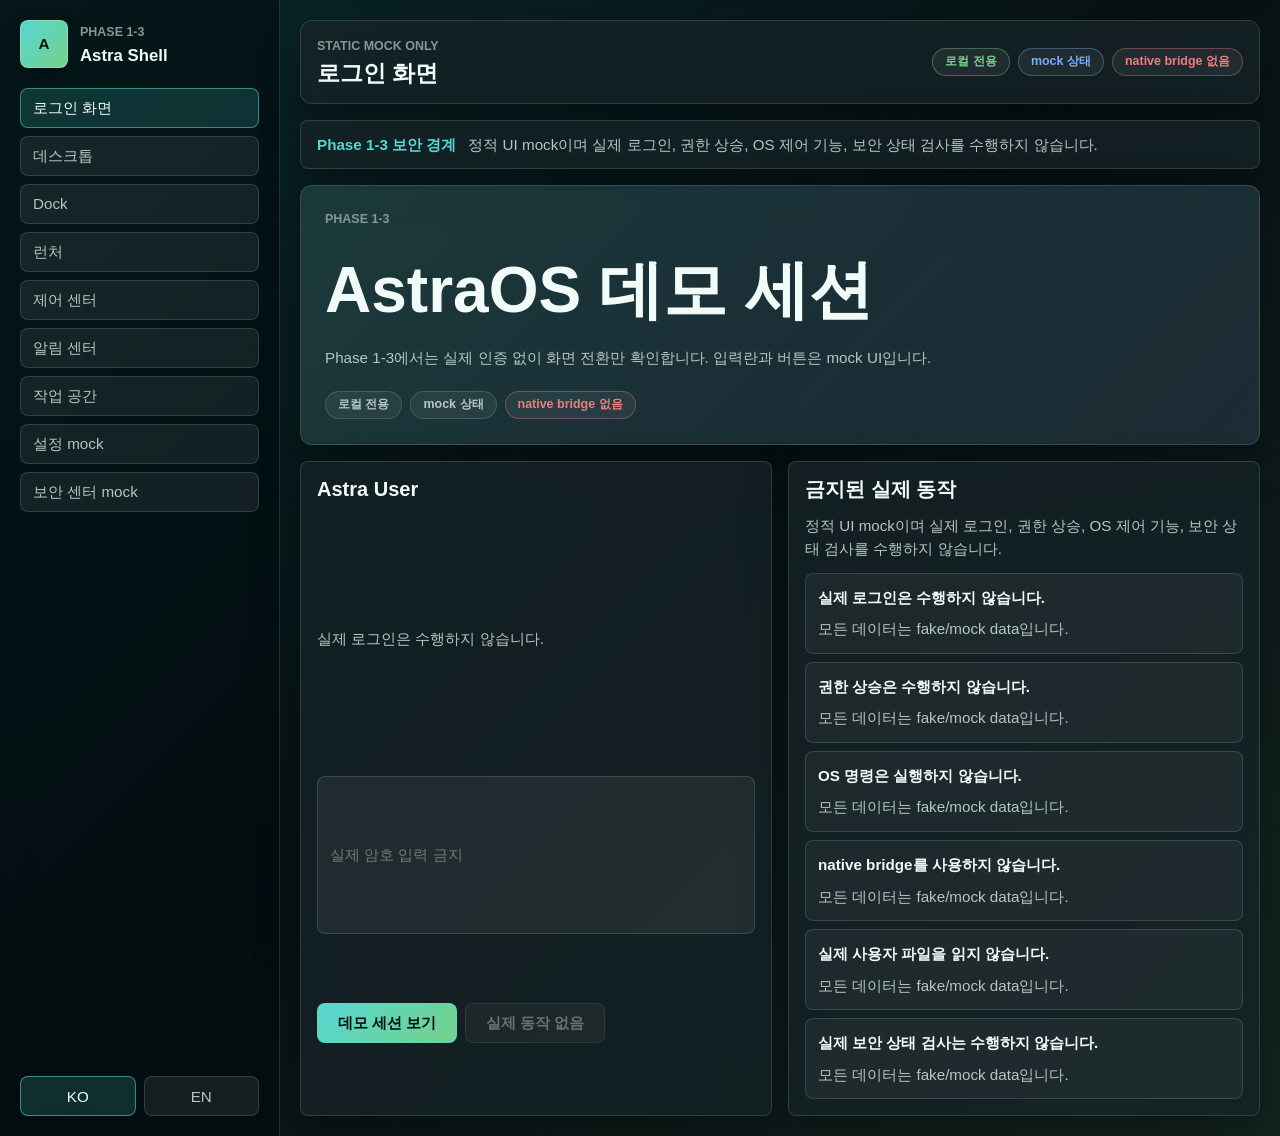
==== prototypes/astra-shell/static-mock/index.html @ 90c70a20 "Add Astra Shell static mock scaffold" ====
<!doctype html>
<html lang="ko">
  <head>
    <meta charset="utf-8">
    <meta name="viewport" content="width=device-width, initial-scale=1">
    <meta
      http-equiv="Content-Security-Policy"
      content="default-src 'self'; connect-src 'none'; img-src 'self'; script-src 'self'; style-src 'self'; font-src 'self'; object-src 'none'; base-uri 'none'; form-action 'none'; frame-ancestors 'none'"
    >
    <meta name="referrer" content="no-referrer">
    <title>Astra Shell Static Mock</title>
    <link rel="stylesheet" href="./styles/tokens.css">
    <link rel="stylesheet" href="./styles/app.css">
    <script defer src="./scripts/mock-data.js"></script>
    <script defer src="./scripts/app.js"></script>
  </head>
  <body>
    <noscript>
      Astra Shell static mock requires JavaScript for local-only screen switching. No OS command, native bridge, or network request is used.
    </noscript>

    <div class="app-shell" id="app" data-route="/login">
      <aside class="route-rail" aria-label="Astra Shell static mock routes">
        <div class="brand-block">
          <div class="brand-mark" aria-hidden="true">A</div>
          <div>
            <p class="eyebrow" data-i18n="app.phase">Phase 1-3</p>
            <h1 data-i18n="app.name">Astra Shell</h1>
          </div>
        </div>

        <nav class="route-list" aria-label="Screen route mock navigation">
          <button class="route-button" type="button" data-route="/login" data-i18n="route.login.title">로그인</button>
          <button class="route-button" type="button" data-route="/desktop" data-i18n="route.desktop.title">데스크톱</button>
          <button class="route-button" type="button" data-route="/dock" data-i18n="route.dock.title">Dock</button>
          <button class="route-button" type="button" data-route="/launcher" data-i18n="route.launcher.title">런처</button>
          <button class="route-button" type="button" data-route="/control-center" data-i18n="route.controlCenter.title">제어 센터</button>
          <button class="route-button" type="button" data-route="/notifications" data-i18n="route.notifications.title">알림 센터</button>
          <button class="route-button" type="button" data-route="/workspaces" data-i18n="route.workspaces.title">작업 공간</button>
          <button class="route-button" type="button" data-route="/settings" data-i18n="route.settings.title">설정 mock</button>
          <button class="route-button" type="button" data-route="/security-center" data-i18n="route.securityCenter.title">보안 센터 mock</button>
        </nav>

        <div class="language-switcher" role="group" aria-label="Language mock switcher">
          <button class="compact-button" type="button" data-locale="ko">KO</button>
          <button class="compact-button" type="button" data-locale="en">EN</button>
        </div>
      </aside>

      <main class="shell-stage">
        <header class="top-bar">
          <div>
            <p class="eyebrow" id="route-eyebrow">Static mock only</p>
            <h2 id="route-title">Astra Shell</h2>
          </div>
          <div class="status-cluster" aria-label="Mock shell status">
            <span class="status-pill status-local" data-i18n="status.localOnly">로컬 전용</span>
            <span class="status-pill status-mock" data-i18n="status.mockOnly">mock 상태</span>
            <span class="status-pill status-disabled" data-i18n="status.noBridge">native bridge 없음</span>
          </div>
        </header>

        <section class="safety-banner" aria-label="Phase 1-3 safety boundary">
          <strong data-i18n="security.boundaryTitle">Phase 1-3 보안 경계</strong>
          <span data-i18n="security.boundaryBody">정적 UI mock이며 실제 로그인, 권한 상승, OS 제어 기능, 보안 상태 검사를 수행하지 않습니다.</span>
        </section>

        <section class="screen-root" id="screen-root" aria-live="polite"></section>
      </main>

      <div class="toast-region" id="toast-root" aria-live="polite" aria-atomic="true"></div>
    </div>
  </body>
</html>
---- prototypes/astra-shell/static-mock/styles/tokens.css ----
:root {
  color-scheme: dark;

  --color-surface-base: #071113;
  --color-surface-elevated: rgba(16, 28, 31, 0.86);
  --color-surface-panel: rgba(22, 35, 39, 0.78);
  --color-surface-panel-strong: rgba(31, 45, 48, 0.94);
  --color-surface-control: rgba(255, 255, 255, 0.07);
  --color-surface-control-hover: rgba(255, 255, 255, 0.12);
  --color-border-subtle: rgba(210, 244, 238, 0.15);
  --color-border-strong: rgba(210, 244, 238, 0.28);

  --color-text-primary: #f1fbf8;
  --color-text-secondary: #b5c7c2;
  --color-text-muted: #849893;
  --color-text-disabled: #65746f;

  --color-accent-primary: #55d7d2;
  --color-accent-secondary: #77aefb;
  --color-accent-soft: rgba(85, 215, 210, 0.16);
  --color-safe: #75d18a;
  --color-warn: #edc969;
  --color-blocked: #ed7d7d;
  --color-info: #77aefb;

  --space-1: 4px;
  --space-2: 8px;
  --space-3: 12px;
  --space-4: 16px;
  --space-5: 20px;
  --space-6: 24px;
  --space-8: 32px;

  --radius-control: 8px;
  --radius-card: 8px;
  --radius-panel: 12px;
  --radius-round: 999px;

  --shadow-panel: 0 18px 42px rgba(0, 0, 0, 0.34);
  --shadow-control: 0 8px 18px rgba(0, 0, 0, 0.22);
  --blur-panel: blur(18px);

  --font-sans: Inter, "Segoe UI", Roboto, "Noto Sans KR", Arial, sans-serif;
  --font-size-label: 0.78rem;
  --font-size-body: 0.95rem;
  --font-size-title: 1.25rem;
  --font-size-display: clamp(2rem, 5vw, 4rem);
  --line-height-tight: 1.16;
  --line-height-body: 1.55;

  --motion-fast: 150ms;
  --motion-default: 180ms;
  --motion-slow-max: 220ms;
  --motion-ease: cubic-bezier(0.2, 0.8, 0.2, 1);
}

@media (prefers-reduced-motion: reduce) {
  :root {
    --motion-fast: 0ms;
    --motion-default: 0ms;
    --motion-slow-max: 0ms;
    --blur-panel: blur(0);
  }
}

.low-resource-mode {
  --color-surface-panel: rgba(22, 35, 39, 0.96);
  --shadow-panel: 0 8px 20px rgba(0, 0, 0, 0.28);
  --blur-panel: blur(0);
}
---- prototypes/astra-shell/static-mock/styles/app.css ----
* {
  box-sizing: border-box;
}

html {
  min-height: 100%;
  background: var(--color-surface-base);
}

body {
  min-height: 100vh;
  margin: 0;
  overflow-x: hidden;
  color: var(--color-text-primary);
  font-family: var(--font-sans);
  font-size: var(--font-size-body);
  line-height: var(--line-height-body);
  letter-spacing: 0;
  background:
    linear-gradient(135deg, rgba(10, 52, 54, 0.66), rgba(7, 17, 19, 0.92) 48%, rgba(22, 41, 34, 0.82)),
    var(--color-surface-base);
}

button,
input {
  font: inherit;
}

button {
  color: inherit;
}

button:focus-visible,
input:focus-visible {
  outline: 2px solid var(--color-accent-primary);
  outline-offset: 3px;
}

noscript {
  display: block;
  padding: var(--space-4);
  color: var(--color-text-primary);
  background: #2e1919;
}

.app-shell {
  display: grid;
  grid-template-columns: minmax(220px, 280px) minmax(0, 1fr);
  min-height: 100vh;
}

.route-rail {
  display: flex;
  flex-direction: column;
  gap: var(--space-5);
  min-height: 100vh;
  padding: var(--space-5);
  border-right: 1px solid var(--color-border-subtle);
  background: rgba(3, 12, 14, 0.58);
  backdrop-filter: var(--blur-panel);
}

.brand-block {
  display: grid;
  grid-template-columns: 48px minmax(0, 1fr);
  gap: var(--space-3);
  align-items: center;
}

.brand-mark {
  display: grid;
  width: 48px;
  height: 48px;
  place-items: center;
  border: 1px solid var(--color-border-strong);
  border-radius: var(--radius-card);
  color: var(--color-surface-base);
  font-weight: 800;
  background: linear-gradient(135deg, var(--color-accent-primary), var(--color-safe));
  box-shadow: var(--shadow-control);
}

.brand-block h1,
.top-bar h2,
.screen-title,
.panel-title {
  margin: 0;
  line-height: var(--line-height-tight);
  letter-spacing: 0;
}

.brand-block h1 {
  font-size: 1.05rem;
}

.eyebrow {
  margin: 0 0 var(--space-1);
  color: var(--color-text-muted);
  font-size: var(--font-size-label);
  font-weight: 700;
  letter-spacing: 0;
  text-transform: uppercase;
}

.route-list {
  display: grid;
  gap: var(--space-2);
}

.route-button,
.compact-button,
.action-button,
.dock-button,
.toggle-button,
.workspace-card {
  min-height: 40px;
  border: 1px solid var(--color-border-subtle);
  border-radius: var(--radius-control);
  color: var(--color-text-secondary);
  background: var(--color-surface-control);
  transition:
    border-color var(--motion-fast) var(--motion-ease),
    background var(--motion-fast) var(--motion-ease),
    color var(--motion-fast) var(--motion-ease),
    transform var(--motion-fast) var(--motion-ease);
}

.route-button {
  width: 100%;
  padding: 0 var(--space-3);
  text-align: left;
}

.route-button:hover,
.compact-button:hover,
.action-button:hover,
.dock-button:hover,
.toggle-button:hover,
.workspace-card:hover {
  border-color: var(--color-border-strong);
  color: var(--color-text-primary);
  background: var(--color-surface-control-hover);
}

.route-button.is-active,
.compact-button.is-active,
.toggle-button.is-active,
.workspace-card.is-active {
  border-color: rgba(85, 215, 210, 0.55);
  color: var(--color-text-primary);
  background: var(--color-accent-soft);
}

.language-switcher {
  display: grid;
  grid-template-columns: 1fr 1fr;
  gap: var(--space-2);
  margin-top: auto;
}

.compact-button {
  padding: 0 var(--space-2);
}

.shell-stage {
  display: grid;
  grid-template-rows: auto auto 1fr;
  gap: var(--space-4);
  min-width: 0;
  padding: var(--space-5);
}

.top-bar,
.safety-banner,
.panel,
.screen-hero,
.mock-window {
  border: 1px solid var(--color-border-subtle);
  background: var(--color-surface-panel);
  backdrop-filter: var(--blur-panel);
  box-shadow: var(--shadow-panel);
}

.top-bar {
  display: flex;
  align-items: center;
  justify-content: space-between;
  gap: var(--space-4);
  min-height: 76px;
  padding: var(--space-4);
  border-radius: var(--radius-panel);
}

.status-cluster,
.tag-row,
.action-row,
.dock-preview,
.metric-row {
  display: flex;
  flex-wrap: wrap;
  gap: var(--space-2);
  align-items: center;
}

.status-pill,
.tag {
  display: inline-flex;
  align-items: center;
  min-height: 28px;
  padding: 0 var(--space-3);
  border: 1px solid var(--color-border-subtle);
  border-radius: var(--radius-round);
  color: var(--color-text-secondary);
  font-size: var(--font-size-label);
  font-weight: 700;
  background: rgba(255, 255, 255, 0.06);
}

.status-local {
  border-color: rgba(117, 209, 138, 0.38);
  color: var(--color-safe);
}

.status-mock {
  border-color: rgba(119, 174, 251, 0.38);
  color: var(--color-info);
}

.status-disabled,
.tag-danger {
  border-color: rgba(237, 125, 125, 0.38);
  color: var(--color-blocked);
}

.tag-warn {
  border-color: rgba(237, 201, 105, 0.38);
  color: var(--color-warn);
}

.safety-banner {
  display: flex;
  gap: var(--space-3);
  align-items: flex-start;
  padding: var(--space-3) var(--space-4);
  border-radius: var(--radius-card);
  color: var(--color-text-secondary);
}

.safety-banner strong {
  flex: 0 0 auto;
  color: var(--color-accent-primary);
}

.screen-root {
  min-height: 0;
}

.screen {
  display: grid;
  gap: var(--space-4);
  animation: screen-in var(--motion-default) var(--motion-ease);
}

.screen-hero {
  display: grid;
  gap: var(--space-4);
  min-height: 260px;
  padding: var(--space-6);
  border-radius: var(--radius-panel);
  background:
    linear-gradient(135deg, rgba(85, 215, 210, 0.13), rgba(119, 174, 251, 0.08)),
    var(--color-surface-panel);
}

.screen-title {
  max-width: 920px;
  font-size: var(--font-size-display);
}

.screen-description {
  max-width: 760px;
  margin: 0;
  color: var(--color-text-secondary);
}

.grid-two,
.grid-three {
  display: grid;
  gap: var(--space-4);
}

.grid-two {
  grid-template-columns: repeat(2, minmax(0, 1fr));
}

.grid-three {
  grid-template-columns: repeat(3, minmax(0, 1fr));
}

.panel,
.mock-window {
  display: grid;
  gap: var(--space-3);
  padding: var(--space-4);
  border-radius: var(--radius-card);
}

.panel-title {
  font-size: var(--font-size-title);
}

.panel-copy,
.list-copy,
.form-note {
  margin: 0;
  color: var(--color-text-secondary);
}

.action-button {
  min-width: 140px;
  padding: 0 var(--space-4);
  font-weight: 700;
}

.action-button.primary {
  border-color: rgba(85, 215, 210, 0.48);
  color: #031315;
  background: linear-gradient(135deg, var(--color-accent-primary), var(--color-safe));
}

.action-button[disabled],
.dock-button[disabled],
.toggle-button[disabled] {
  cursor: not-allowed;
  color: var(--color-text-disabled);
  border-color: rgba(255, 255, 255, 0.08);
  background: rgba(255, 255, 255, 0.04);
}

.mock-input {
  width: 100%;
  min-height: 44px;
  padding: 0 var(--space-3);
  border: 1px solid var(--color-border-subtle);
  border-radius: var(--radius-control);
  color: var(--color-text-muted);
  background: rgba(255, 255, 255, 0.06);
}

.mock-list {
  display: grid;
  gap: var(--space-2);
  margin: 0;
  padding: 0;
  list-style: none;
}

.mock-list-item {
  display: grid;
  gap: var(--space-2);
  padding: var(--space-3);
  border: 1px solid var(--color-border-subtle);
  border-radius: var(--radius-card);
  background: rgba(255, 255, 255, 0.045);
}

.list-title {
  margin: 0;
  font-weight: 800;
}

.dock-preview {
  padding: var(--space-3);
  border: 1px solid var(--color-border-subtle);
  border-radius: var(--radius-panel);
  background: rgba(0, 0, 0, 0.22);
}

.dock-button {
  display: grid;
  width: 72px;
  min-height: 72px;
  place-items: center;
  padding: var(--space-2);
  text-align: center;
  font-size: var(--font-size-label);
  font-weight: 800;
}

.toggle-grid {
  display: grid;
  grid-template-columns: repeat(2, minmax(0, 1fr));
  gap: var(--space-3);
}

.toggle-button {
  display: grid;
  gap: var(--space-1);
  min-height: 78px;
  padding: var(--space-3);
  text-align: left;
}

.toggle-button span {
  color: var(--color-text-muted);
  font-size: var(--font-size-label);
}

.range-row {
  display: grid;
  gap: var(--space-2);
}

.range-row input {
  width: 100%;
}

.workspace-grid {
  display: grid;
  grid-template-columns: repeat(3, minmax(0, 1fr));
  gap: var(--space-4);
}

.workspace-card {
  display: grid;
  gap: var(--space-3);
  min-height: 150px;
  padding: var(--space-4);
  text-align: left;
}

.workspace-preview {
  display: grid;
  grid-template-columns: 1.2fr 0.8fr;
  gap: var(--space-2);
  min-height: 74px;
}

.workspace-preview span {
  border-radius: var(--radius-control);
  background: rgba(85, 215, 210, 0.13);
}

.workspace-preview span:nth-child(2) {
  background: rgba(119, 174, 251, 0.13);
}

.toast-region {
  position: fixed;
  right: var(--space-4);
  bottom: var(--space-4);
  z-index: 10;
  display: grid;
  gap: var(--space-2);
  width: min(360px, calc(100vw - 32px));
  pointer-events: none;
}

.toast {
  padding: var(--space-3) var(--space-4);
  border: 1px solid var(--color-border-strong);
  border-radius: var(--radius-card);
  color: var(--color-text-primary);
  background: var(--color-surface-panel-strong);
  box-shadow: var(--shadow-panel);
}

.empty-state {
  padding: var(--space-4);
  border: 1px dashed var(--color-border-subtle);
  border-radius: var(--radius-card);
  color: var(--color-text-secondary);
}

@keyframes screen-in {
  from {
    opacity: 0;
    transform: translateY(8px);
  }

  to {
    opacity: 1;
    transform: translateY(0);
  }
}

@media (max-width: 1100px) {
  .app-shell {
    grid-template-columns: 1fr;
  }

  .route-rail {
    min-height: auto;
    border-right: 0;
    border-bottom: 1px solid var(--color-border-subtle);
  }

  .route-list {
    grid-template-columns: repeat(3, minmax(0, 1fr));
  }

  .language-switcher {
    max-width: 220px;
    margin-top: 0;
  }
}

@media (max-width: 760px) {
  .shell-stage,
  .route-rail {
    padding: var(--space-3);
  }

  .top-bar,
  .safety-banner {
    align-items: stretch;
    flex-direction: column;
  }

  .route-list,
  .grid-two,
  .grid-three,
  .toggle-grid,
  .workspace-grid {
    grid-template-columns: 1fr;
  }

  .screen-hero {
    min-height: auto;
    padding: var(--space-4);
  }

  .dock-button {
    width: calc(50% - var(--space-2));
  }
}
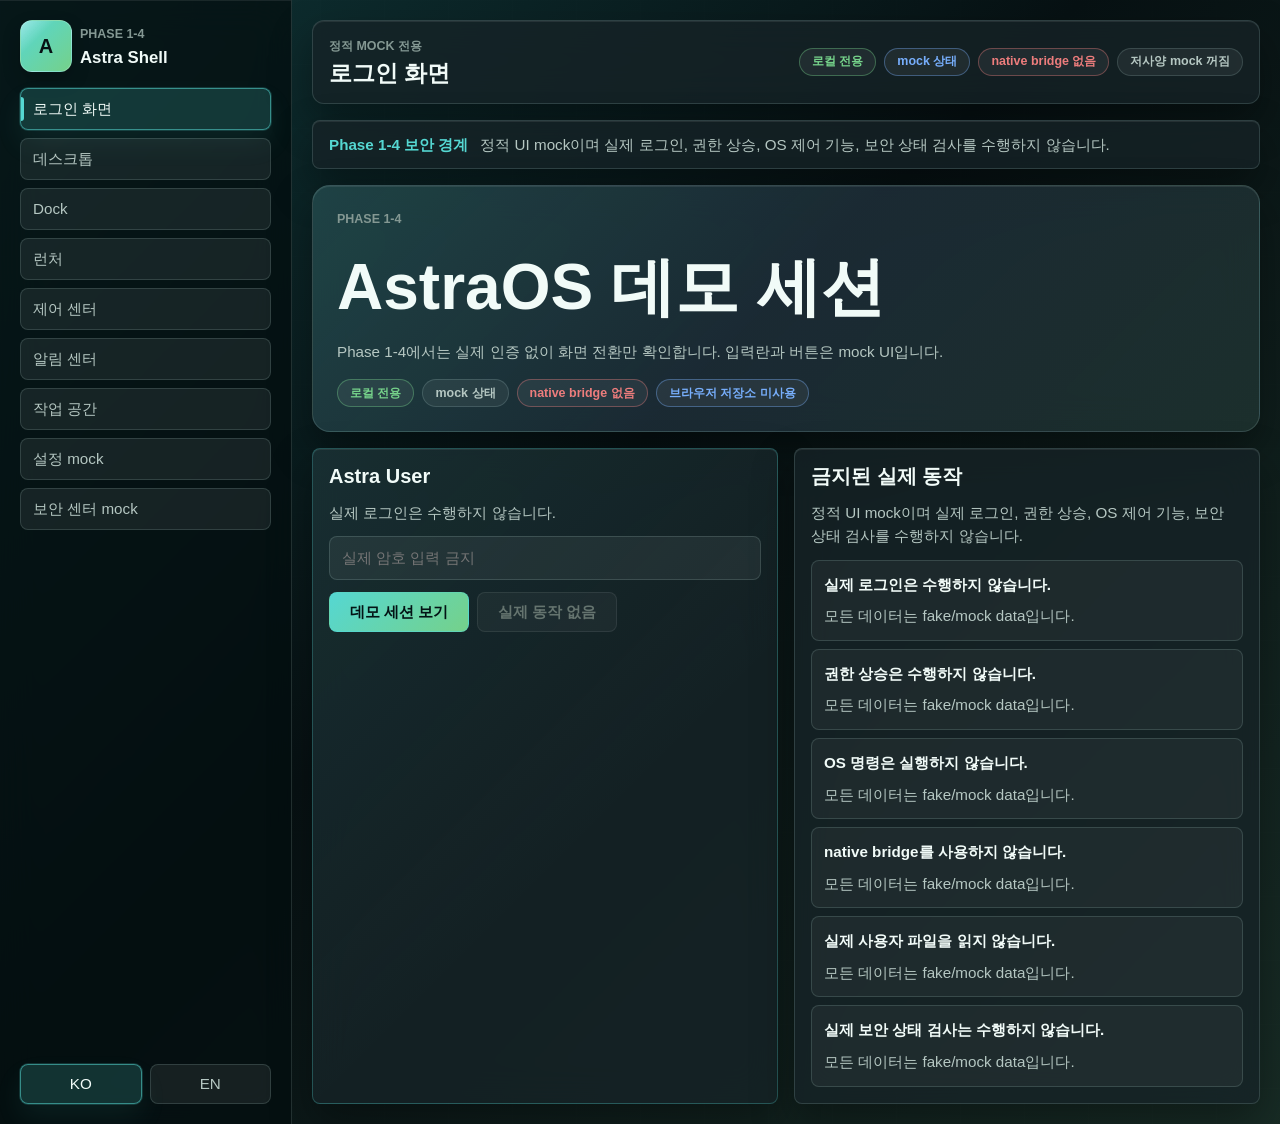
==== commit 853be946: "Polish Astra Shell static mock UI and accessibility" ====
--- a/prototypes/astra-shell/static-mock/index.html
+++ b/prototypes/astra-shell/static-mock/index.html
@@ -15,21 +15,24 @@
     <script defer src="./scripts/app.js"></script>
   </head>
   <body>
+    <a class="skip-link" href="#main-content" data-i18n="action.skipToContent">본문으로 이동</a>
+
     <noscript>
       Astra Shell static mock requires JavaScript for local-only screen switching. No OS command, native bridge, or network request is used.
     </noscript>
 
-    <div class="app-shell" id="app" data-route="/login">
-      <aside class="route-rail" aria-label="Astra Shell static mock routes">
+    <div class="app-shell" id="app" data-route="/login" data-phase="1-4">
+      <aside class="route-rail" aria-labelledby="route-nav-title">
         <div class="brand-block">
           <div class="brand-mark" aria-hidden="true">A</div>
           <div>
-            <p class="eyebrow" data-i18n="app.phase">Phase 1-3</p>
+            <p class="eyebrow" data-i18n="app.phase">Phase 1-4</p>
             <h1 data-i18n="app.name">Astra Shell</h1>
           </div>
         </div>
 
-        <nav class="route-list" aria-label="Screen route mock navigation">
+        <h2 class="visually-hidden" id="route-nav-title" data-i18n="nav.screens">화면 이동</h2>
+        <nav class="route-list" id="route-list" aria-labelledby="route-nav-title">
           <button class="route-button" type="button" data-route="/login" data-i18n="route.login.title">로그인</button>
           <button class="route-button" type="button" data-route="/desktop" data-i18n="route.desktop.title">데스크톱</button>
           <button class="route-button" type="button" data-route="/dock" data-i18n="route.dock.title">Dock</button>
@@ -41,13 +44,14 @@
           <button class="route-button" type="button" data-route="/security-center" data-i18n="route.securityCenter.title">보안 센터 mock</button>
         </nav>
 
-        <div class="language-switcher" role="group" aria-label="Language mock switcher">
+        <div class="language-switcher" role="group" aria-labelledby="language-switcher-title">
+          <span class="visually-hidden" id="language-switcher-title" data-i18n="nav.language">언어 mock 전환</span>
           <button class="compact-button" type="button" data-locale="ko">KO</button>
           <button class="compact-button" type="button" data-locale="en">EN</button>
         </div>
       </aside>
 
-      <main class="shell-stage">
+      <main class="shell-stage" id="main-content" tabindex="-1">
         <header class="top-bar">
           <div>
             <p class="eyebrow" id="route-eyebrow">Static mock only</p>
@@ -57,15 +61,25 @@
             <span class="status-pill status-local" data-i18n="status.localOnly">로컬 전용</span>
             <span class="status-pill status-mock" data-i18n="status.mockOnly">mock 상태</span>
             <span class="status-pill status-disabled" data-i18n="status.noBridge">native bridge 없음</span>
+            <button
+              class="status-pill status-button"
+              id="low-resource-toggle"
+              type="button"
+              data-action="toggle-setting"
+              data-setting-key="lowResourceMode"
+              aria-pressed="false"
+            >
+              Low resource mock off
+            </button>
           </div>
         </header>
 
-        <section class="safety-banner" aria-label="Phase 1-3 safety boundary">
-          <strong data-i18n="security.boundaryTitle">Phase 1-3 보안 경계</strong>
+        <section class="safety-banner" aria-label="Phase 1-4 safety boundary">
+          <strong data-i18n="security.boundaryTitle">Phase 1-4 보안 경계</strong>
           <span data-i18n="security.boundaryBody">정적 UI mock이며 실제 로그인, 권한 상승, OS 제어 기능, 보안 상태 검사를 수행하지 않습니다.</span>
         </section>
 
-        <section class="screen-root" id="screen-root" aria-live="polite"></section>
+        <section class="screen-root" id="screen-root" aria-live="polite" tabindex="-1"></section>
       </main>
 
       <div class="toast-region" id="toast-root" aria-live="polite" aria-atomic="true"></div>
--- a/prototypes/astra-shell/static-mock/styles/tokens.css
+++ b/prototypes/astra-shell/static-mock/styles/tokens.css
@@ -2,13 +2,17 @@
   color-scheme: dark;
 
   --color-surface-base: #071113;
+  --color-surface-base-deep: #03090a;
+  --color-surface-rail: rgba(4, 15, 17, 0.76);
   --color-surface-elevated: rgba(16, 28, 31, 0.86);
   --color-surface-panel: rgba(22, 35, 39, 0.78);
   --color-surface-panel-strong: rgba(31, 45, 48, 0.94);
   --color-surface-control: rgba(255, 255, 255, 0.07);
   --color-surface-control-hover: rgba(255, 255, 255, 0.12);
+  --color-surface-control-active: rgba(85, 215, 210, 0.18);
   --color-border-subtle: rgba(210, 244, 238, 0.15);
   --color-border-strong: rgba(210, 244, 238, 0.28);
+  --color-border-focus: rgba(85, 215, 210, 0.9);
 
   --color-text-primary: #f1fbf8;
   --color-text-secondary: #b5c7c2;
@@ -22,6 +26,10 @@
   --color-warn: #edc969;
   --color-blocked: #ed7d7d;
   --color-info: #77aefb;
+  --color-safe-soft: rgba(117, 209, 138, 0.16);
+  --color-warn-soft: rgba(237, 201, 105, 0.16);
+  --color-blocked-soft: rgba(237, 125, 125, 0.14);
+  --color-info-soft: rgba(119, 174, 251, 0.15);
 
   --space-1: 4px;
   --space-2: 8px;
@@ -34,11 +42,15 @@
   --radius-control: 8px;
   --radius-card: 8px;
   --radius-panel: 12px;
+  --radius-shell: 18px;
   --radius-round: 999px;
 
   --shadow-panel: 0 18px 42px rgba(0, 0, 0, 0.34);
+  --shadow-panel-strong: 0 24px 64px rgba(0, 0, 0, 0.42);
   --shadow-control: 0 8px 18px rgba(0, 0, 0, 0.22);
+  --shadow-active: 0 0 0 1px rgba(85, 215, 210, 0.18), 0 14px 28px rgba(85, 215, 210, 0.08);
   --blur-panel: blur(18px);
+  --glass-highlight: inset 0 1px 0 rgba(255, 255, 255, 0.08);
 
   --font-sans: Inter, "Segoe UI", Roboto, "Noto Sans KR", Arial, sans-serif;
   --font-size-label: 0.78rem;
@@ -64,7 +76,11 @@
 }
 
 .low-resource-mode {
-  --color-surface-panel: rgba(22, 35, 39, 0.96);
+  --color-surface-panel: rgba(22, 35, 39, 0.97);
+  --color-surface-rail: rgba(4, 15, 17, 0.98);
+  --color-surface-control: rgba(255, 255, 255, 0.09);
   --shadow-panel: 0 8px 20px rgba(0, 0, 0, 0.28);
+  --shadow-panel-strong: 0 10px 28px rgba(0, 0, 0, 0.32);
+  --shadow-active: 0 0 0 1px rgba(85, 215, 210, 0.2);
   --blur-panel: blur(0);
 }
--- a/prototypes/astra-shell/static-mock/styles/app.css
+++ b/prototypes/astra-shell/static-mock/styles/app.css
@@ -17,8 +17,11 @@
   line-height: var(--line-height-body);
   letter-spacing: 0;
   background:
-    linear-gradient(135deg, rgba(10, 52, 54, 0.66), rgba(7, 17, 19, 0.92) 48%, rgba(22, 41, 34, 0.82)),
+    linear-gradient(135deg, rgba(18, 66, 68, 0.72), rgba(7, 17, 19, 0.94) 45%, rgba(29, 52, 43, 0.76)),
+    linear-gradient(90deg, rgba(255, 255, 255, 0.025) 1px, transparent 1px),
+    linear-gradient(180deg, rgba(255, 255, 255, 0.02) 1px, transparent 1px),
     var(--color-surface-base);
+  background-size: auto, 64px 64px, 64px 64px, auto;
 }
 
 button,
@@ -32,8 +35,12 @@
 
 button:focus-visible,
 input:focus-visible {
-  outline: 2px solid var(--color-accent-primary);
+  outline: 2px solid var(--color-border-focus);
   outline-offset: 3px;
+}
+
+button:focus-visible {
+  box-shadow: 0 0 0 5px rgba(85, 215, 210, 0.15);
 }
 
 noscript {
@@ -43,21 +50,55 @@
   background: #2e1919;
 }
 
+.visually-hidden {
+  position: absolute;
+  width: 1px;
+  height: 1px;
+  padding: 0;
+  margin: -1px;
+  overflow: hidden;
+  clip: rect(0, 0, 0, 0);
+  white-space: nowrap;
+  border: 0;
+}
+
+.skip-link {
+  position: fixed;
+  top: var(--space-3);
+  left: var(--space-3);
+  z-index: 20;
+  padding: var(--space-2) var(--space-4);
+  border: 1px solid var(--color-border-focus);
+  border-radius: var(--radius-control);
+  color: var(--color-surface-base);
+  font-weight: 800;
+  background: var(--color-accent-primary);
+  transform: translateY(-140%);
+  transition: transform var(--motion-fast) var(--motion-ease);
+}
+
+.skip-link:focus {
+  transform: translateY(0);
+}
+
 .app-shell {
   display: grid;
-  grid-template-columns: minmax(220px, 280px) minmax(0, 1fr);
+  grid-template-columns: minmax(236px, 292px) minmax(0, 1fr);
   min-height: 100vh;
 }
 
 .route-rail {
+  position: sticky;
+  top: 0;
   display: flex;
   flex-direction: column;
-  gap: var(--space-5);
+  gap: var(--space-4);
   min-height: 100vh;
   padding: var(--space-5);
   border-right: 1px solid var(--color-border-subtle);
-  background: rgba(3, 12, 14, 0.58);
+  background: var(--color-surface-rail);
   backdrop-filter: var(--blur-panel);
+  box-shadow: var(--glass-highlight);
 }
 
 .brand-block {
@@ -69,14 +110,17 @@
 
 .brand-mark {
   display: grid;
-  width: 48px;
-  height: 48px;
+  width: 52px;
+  height: 52px;
   place-items: center;
   border: 1px solid var(--color-border-strong);
-  border-radius: var(--radius-card);
+  border-radius: var(--radius-panel);
   color: var(--color-surface-base);
-  font-weight: 800;
-  background: linear-gradient(135deg, var(--color-accent-primary), var(--color-safe));
+  font-size: 1.25rem;
+  font-weight: 900;
+  background:
+    linear-gradient(135deg, rgba(255, 255, 255, 0.42), transparent 34%),
+    linear-gradient(135deg, var(--color-accent-primary), var(--color-safe));
   box-shadow: var(--shadow-control);
 }
 
@@ -105,6 +149,7 @@
 .route-list {
   display: grid;
   gap: var(--space-2);
+  align-content: start;
 }
 
 .route-button,
@@ -113,6 +158,7 @@
 .dock-button,
 .toggle-button,
 .workspace-card {
+  position: relative;
   min-height: 40px;
   border: 1px solid var(--color-border-subtle);
   border-radius: var(--radius-control);
@@ -127,7 +173,9 @@
 
 .route-button {
   width: 100%;
+  min-height: 42px;
   padding: 0 var(--space-3);
+  overflow: hidden;
   text-align: left;
 }
 
@@ -148,7 +196,19 @@
 .workspace-card.is-active {
   border-color: rgba(85, 215, 210, 0.55);
   color: var(--color-text-primary);
-  background: var(--color-accent-soft);
+  background: var(--color-surface-control-active);
+  box-shadow: var(--shadow-active);
+}
+
+.route-button.is-active::before {
+  position: absolute;
+  top: 8px;
+  bottom: 8px;
+  left: 0;
+  width: 3px;
+  border-radius: 0 var(--radius-round) var(--radius-round) 0;
+  background: var(--color-accent-primary);
+  content: "";
 }
 
 .language-switcher {
@@ -179,6 +239,7 @@
   background: var(--color-surface-panel);
   backdrop-filter: var(--blur-panel);
   box-shadow: var(--shadow-panel);
+  box-shadow: var(--shadow-panel), var(--glass-highlight);
 }
 
 .top-bar {
@@ -195,7 +256,8 @@
 .tag-row,
 .action-row,
 .dock-preview,
-.metric-row {
+.metric-row,
+.module-signal-row {
   display: flex;
   flex-wrap: wrap;
   gap: var(--space-2);
@@ -216,6 +278,17 @@
   background: rgba(255, 255, 255, 0.06);
 }
 
+.status-button {
+  min-height: 28px;
+  cursor: pointer;
+}
+
+.status-button[aria-pressed="true"] {
+  border-color: rgba(85, 215, 210, 0.5);
+  color: var(--color-accent-primary);
+  background: var(--color-accent-soft);
+}
+
 .status-local {
   border-color: rgba(117, 209, 138, 0.38);
   color: var(--color-safe);
@@ -235,6 +308,16 @@
 .tag-warn {
   border-color: rgba(237, 201, 105, 0.38);
   color: var(--color-warn);
+}
+
+.tag-safe {
+  border-color: rgba(117, 209, 138, 0.38);
+  color: var(--color-safe);
+}
+
+.tag-info {
+  border-color: rgba(119, 174, 251, 0.38);
+  color: var(--color-info);
 }
 
 .safety-banner {
@@ -264,11 +347,11 @@
 .screen-hero {
   display: grid;
   gap: var(--space-4);
-  min-height: 260px;
+  min-height: 236px;
   padding: var(--space-6);
-  border-radius: var(--radius-panel);
+  border-radius: var(--radius-shell);
   background:
-    linear-gradient(135deg, rgba(85, 215, 210, 0.13), rgba(119, 174, 251, 0.08)),
+    linear-gradient(135deg, rgba(85, 215, 210, 0.18), rgba(119, 174, 251, 0.08) 48%, rgba(117, 209, 138, 0.08)),
     var(--color-surface-panel);
 }
 
@@ -303,6 +386,15 @@
   gap: var(--space-3);
   padding: var(--space-4);
   border-radius: var(--radius-card);
+  align-content: start;
+  min-width: 0;
+}
+
+.panel.prominent {
+  border-color: rgba(85, 215, 210, 0.28);
+  background:
+    linear-gradient(135deg, rgba(85, 215, 210, 0.08), transparent 60%),
+    var(--color-surface-panel);
 }
 
 .panel-title {
@@ -364,6 +456,29 @@
   background: rgba(255, 255, 255, 0.045);
 }
 
+.desktop-overview {
+  display: grid;
+  grid-template-columns: repeat(4, minmax(0, 1fr));
+  gap: var(--space-3);
+}
+
+.metric-card {
+  display: grid;
+  gap: var(--space-1);
+  min-height: 84px;
+  padding: var(--space-3);
+  border: 1px solid var(--color-border-subtle);
+  border-radius: var(--radius-card);
+  background: rgba(255, 255, 255, 0.045);
+}
+
+.metric-value {
+  color: var(--color-text-primary);
+  font-size: 1.35rem;
+  font-weight: 900;
+  line-height: var(--line-height-tight);
+}
+
 .list-title {
   margin: 0;
   font-weight: 800;
@@ -372,8 +487,11 @@
 .dock-preview {
   padding: var(--space-3);
   border: 1px solid var(--color-border-subtle);
-  border-radius: var(--radius-panel);
-  background: rgba(0, 0, 0, 0.22);
+  border-radius: var(--radius-shell);
+  background:
+    linear-gradient(135deg, rgba(255, 255, 255, 0.06), rgba(255, 255, 255, 0.02)),
+    rgba(0, 0, 0, 0.22);
+  box-shadow: var(--glass-highlight);
 }
 
 .dock-button {
@@ -387,6 +505,47 @@
   font-weight: 800;
 }
 
+.dock-button::after {
+  width: 18px;
+  height: 3px;
+  margin-top: var(--space-1);
+  border-radius: var(--radius-round);
+  background: var(--color-accent-soft);
+  content: "";
+}
+
+.app-grid {
+  display: grid;
+  grid-template-columns: repeat(4, minmax(0, 1fr));
+  gap: var(--space-4);
+}
+
+.app-card {
+  display: grid;
+  gap: var(--space-3);
+  min-height: 178px;
+  padding: var(--space-4);
+  border: 1px solid var(--color-border-subtle);
+  border-radius: var(--radius-card);
+  color: var(--color-text-primary);
+  background:
+    linear-gradient(135deg, rgba(255, 255, 255, 0.06), transparent 58%),
+    var(--color-surface-panel);
+  box-shadow: var(--shadow-panel), var(--glass-highlight);
+}
+
+.app-initial {
+  display: grid;
+  width: 48px;
+  height: 48px;
+  place-items: center;
+  border: 1px solid var(--color-border-strong);
+  border-radius: var(--radius-card);
+  color: var(--color-accent-primary);
+  font-weight: 900;
+  background: rgba(85, 215, 210, 0.11);
+}
+
 .toggle-grid {
   display: grid;
   grid-template-columns: repeat(2, minmax(0, 1fr));
@@ -406,6 +565,10 @@
   font-size: var(--font-size-label);
 }
 
+.toggle-button.is-active span {
+  color: var(--color-accent-primary);
+}
+
 .range-row {
   display: grid;
   gap: var(--space-2);
@@ -443,6 +606,95 @@
 
 .workspace-preview span:nth-child(2) {
   background: rgba(119, 174, 251, 0.13);
+}
+
+.notification-list {
+  display: grid;
+  gap: var(--space-3);
+  margin: 0;
+  padding: 0;
+  list-style: none;
+}
+
+.notification-item {
+  display: grid;
+  grid-template-columns: 5px minmax(0, 1fr);
+  gap: var(--space-3);
+  padding: var(--space-3);
+  border: 1px solid var(--color-border-subtle);
+  border-radius: var(--radius-card);
+  background: rgba(255, 255, 255, 0.045);
+}
+
+.notification-severity {
+  border-radius: var(--radius-round);
+  background: var(--color-info);
+}
+
+.notification-item.severity-warn .notification-severity {
+  background: var(--color-warn);
+}
+
+.notification-item.severity-info .notification-severity {
+  background: var(--color-info);
+}
+
+.notification-content {
+  display: grid;
+  gap: var(--space-2);
+  min-width: 0;
+}
+
+.notification-meta {
+  display: flex;
+  flex-wrap: wrap;
+  gap: var(--space-2);
+  align-items: center;
+  justify-content: space-between;
+}
+
+.security-module {
+  position: relative;
+  overflow: hidden;
+}
+
+.security-module::before {
+  position: absolute;
+  inset: 0 auto 0 0;
+  width: 4px;
+  background: var(--color-info);
+  content: "";
+}
+
+.security-module.safe::before {
+  background: var(--color-safe);
+}
+
+.security-module.warn::before {
+  background: var(--color-warn);
+}
+
+.module-signal-row {
+  align-items: stretch;
+}
+
+.module-signal {
+  display: grid;
+  min-width: 90px;
+  gap: var(--space-1);
+  padding: var(--space-2);
+  border: 1px solid var(--color-border-subtle);
+  border-radius: var(--radius-card);
+  background: rgba(255, 255, 255, 0.045);
+}
+
+.module-signal strong {
+  font-size: var(--font-size-label);
+}
+
+.module-signal span {
+  color: var(--color-text-muted);
+  font-size: var(--font-size-label);
 }
 
 .toast-region {
@@ -484,12 +736,24 @@
   }
 }
 
+@media (prefers-reduced-motion: reduce) {
+  *,
+  *::before,
+  *::after {
+    scroll-behavior: auto !important;
+    animation-duration: 0.01ms !important;
+    animation-iteration-count: 1 !important;
+    transition-duration: 0.01ms !important;
+  }
+}
+
 @media (max-width: 1100px) {
   .app-shell {
     grid-template-columns: 1fr;
   }
 
   .route-rail {
+    position: relative;
     min-height: auto;
     border-right: 0;
     border-bottom: 1px solid var(--color-border-subtle);
@@ -502,6 +766,11 @@
   .language-switcher {
     max-width: 220px;
     margin-top: 0;
+  }
+
+  .desktop-overview,
+  .app-grid {
+    grid-template-columns: repeat(2, minmax(0, 1fr));
   }
 }
 
@@ -521,7 +790,9 @@
   .grid-two,
   .grid-three,
   .toggle-grid,
-  .workspace-grid {
+  .workspace-grid,
+  .desktop-overview,
+  .app-grid {
     grid-template-columns: 1fr;
   }
 
@@ -534,3 +805,22 @@
     width: calc(50% - var(--space-2));
   }
 }
+
+@media (max-width: 480px) {
+  .brand-block {
+    grid-template-columns: 42px minmax(0, 1fr);
+  }
+
+  .brand-mark {
+    width: 42px;
+    height: 42px;
+  }
+
+  .route-button {
+    min-height: 38px;
+  }
+
+  .dock-button {
+    width: 100%;
+  }
+}
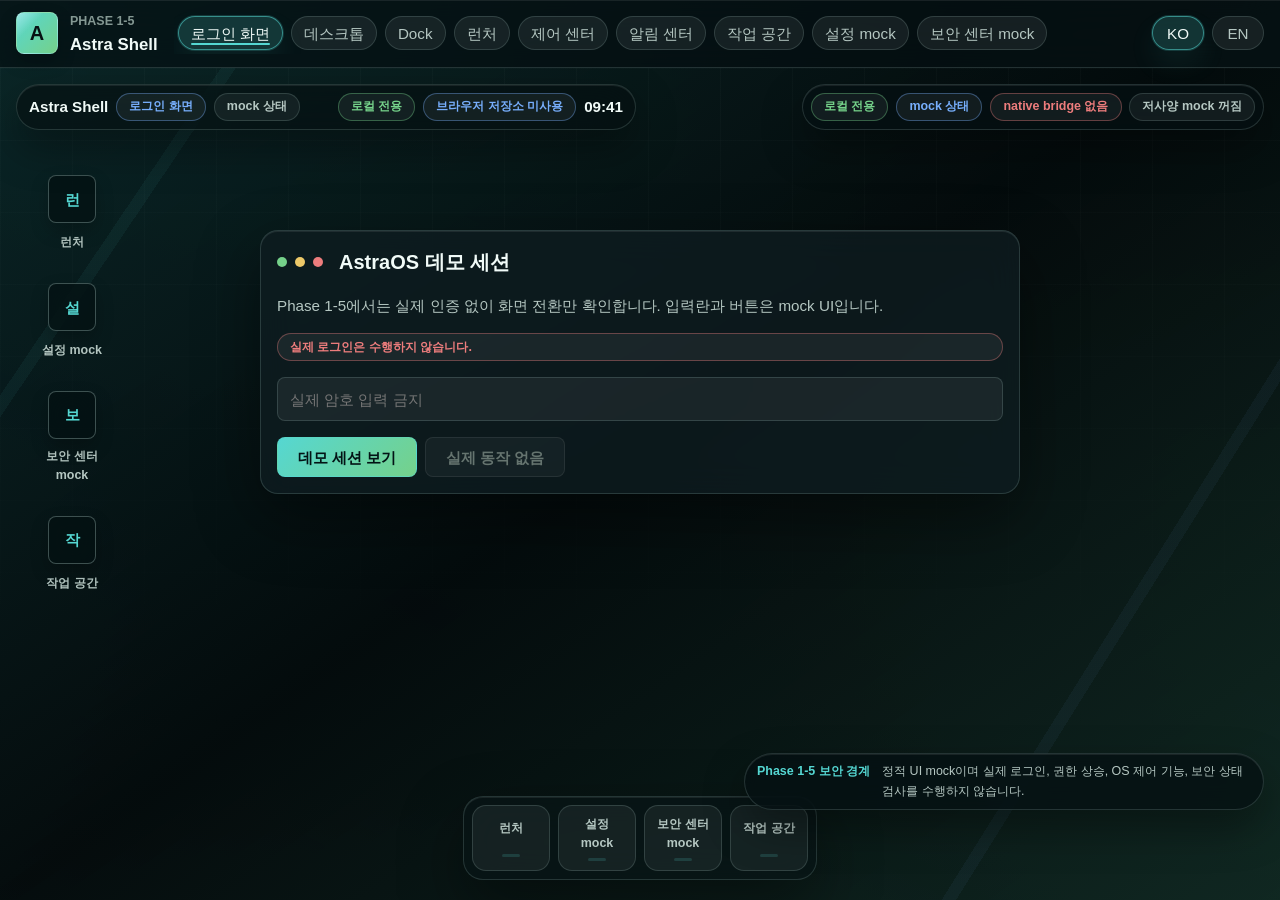
==== commit 30538929: "Rework Astra Shell static mock OS-like layout" ====
--- a/prototypes/astra-shell/static-mock/index.html
+++ b/prototypes/astra-shell/static-mock/index.html
@@ -21,12 +21,12 @@
       Astra Shell static mock requires JavaScript for local-only screen switching. No OS command, native bridge, or network request is used.
     </noscript>
 
-    <div class="app-shell" id="app" data-route="/login" data-phase="1-4">
+    <div class="app-shell" id="app" data-route="/login" data-phase="1-5">
       <aside class="route-rail" aria-labelledby="route-nav-title">
         <div class="brand-block">
           <div class="brand-mark" aria-hidden="true">A</div>
           <div>
-            <p class="eyebrow" data-i18n="app.phase">Phase 1-4</p>
+            <p class="eyebrow" data-i18n="app.phase">Phase 1-5</p>
             <h1 data-i18n="app.name">Astra Shell</h1>
           </div>
         </div>
@@ -74,8 +74,8 @@
           </div>
         </header>
 
-        <section class="safety-banner" aria-label="Phase 1-4 safety boundary">
-          <strong data-i18n="security.boundaryTitle">Phase 1-4 보안 경계</strong>
+        <section class="safety-banner" aria-label="Phase 1-5 safety boundary">
+          <strong data-i18n="security.boundaryTitle">Phase 1-5 보안 경계</strong>
           <span data-i18n="security.boundaryBody">정적 UI mock이며 실제 로그인, 권한 상승, OS 제어 기능, 보안 상태 검사를 수행하지 않습니다.</span>
         </section>
 
--- a/prototypes/astra-shell/static-mock/styles/app.css
+++ b/prototypes/astra-shell/static-mock/styles/app.css
@@ -824,3 +824,649 @@
     width: 100%;
   }
 }
+
+/* Phase 1-5 OS-like shell direction: desktop scene first, route controls second. */
+.app-shell {
+  grid-template-columns: 1fr;
+  grid-template-rows: auto minmax(0, 1fr);
+  height: 100vh;
+  min-height: 100vh;
+  overflow: hidden;
+}
+
+.route-rail {
+  position: relative;
+  z-index: 12;
+  flex-direction: row;
+  align-items: center;
+  min-height: auto;
+  padding: var(--space-3) var(--space-4);
+  border-right: 0;
+  border-bottom: 1px solid var(--color-border-subtle);
+  background: rgba(4, 15, 17, 0.78);
+}
+
+.brand-block {
+  flex: 0 0 auto;
+  grid-template-columns: 42px max-content;
+  min-width: max-content;
+}
+
+.brand-mark {
+  width: 42px;
+  height: 42px;
+  border-radius: var(--radius-control);
+}
+
+.route-list {
+  display: flex;
+  flex: 1 1 auto;
+  gap: var(--space-2);
+  min-width: 0;
+  overflow-x: auto;
+  padding: var(--space-1);
+  scrollbar-width: thin;
+}
+
+.route-button {
+  flex: 0 0 auto;
+  width: auto;
+  min-height: 34px;
+  padding: 0 var(--space-3);
+  border-radius: var(--radius-round);
+  white-space: nowrap;
+}
+
+.route-button.is-active::before {
+  top: auto;
+  right: var(--space-3);
+  bottom: 4px;
+  left: var(--space-3);
+  width: auto;
+  height: 2px;
+  border-radius: var(--radius-round);
+}
+
+.language-switcher {
+  display: flex;
+  flex: 0 0 auto;
+  margin-top: 0;
+}
+
+.compact-button {
+  min-width: 52px;
+  min-height: 34px;
+  border-radius: var(--radius-round);
+}
+
+.shell-stage {
+  position: relative;
+  display: block;
+  min-height: 0;
+  padding: 0;
+  overflow: hidden;
+}
+
+.top-bar {
+  position: absolute;
+  top: var(--space-4);
+  right: var(--space-4);
+  z-index: 8;
+  min-height: auto;
+  padding: 0;
+  border: 0;
+  background: transparent;
+  box-shadow: none;
+  backdrop-filter: none;
+}
+
+.top-bar > div:first-child {
+  display: none;
+}
+
+.top-bar .status-cluster {
+  padding: var(--space-2);
+  border: 1px solid var(--color-border-subtle);
+  border-radius: var(--radius-round);
+  background: rgba(5, 16, 18, 0.72);
+  backdrop-filter: var(--blur-panel);
+  box-shadow: var(--shadow-panel), var(--glass-highlight);
+}
+
+.safety-banner {
+  position: absolute;
+  right: var(--space-4);
+  bottom: calc(var(--space-8) + 58px);
+  z-index: 8;
+  max-width: min(520px, calc(100vw - 32px));
+  padding: var(--space-2) var(--space-3);
+  border-radius: var(--radius-round);
+  font-size: var(--font-size-label);
+  background: rgba(5, 16, 18, 0.74);
+}
+
+.screen-root {
+  height: 100%;
+  min-height: 0;
+}
+
+.os-scene {
+  position: relative;
+  height: 100%;
+  min-height: 620px;
+  padding: 78px var(--space-6) 118px;
+  overflow: hidden;
+}
+
+.wallpaper-surface,
+.wallpaper-grid,
+.wallpaper-depth {
+  position: absolute;
+  inset: 0;
+  pointer-events: none;
+}
+
+.wallpaper-surface {
+  z-index: 0;
+  background:
+    linear-gradient(145deg, rgba(11, 43, 45, 0.78), rgba(4, 11, 12, 0.95) 48%, rgba(18, 45, 38, 0.82)),
+    linear-gradient(28deg, rgba(85, 215, 210, 0.10), transparent 34%, rgba(117, 209, 138, 0.08) 72%, transparent),
+    var(--color-surface-base-deep);
+}
+
+.wallpaper-grid {
+  background:
+    linear-gradient(90deg, rgba(241, 251, 248, 0.028) 1px, transparent 1px),
+    linear-gradient(180deg, rgba(241, 251, 248, 0.024) 1px, transparent 1px);
+  background-size: 72px 72px;
+  mask-image: linear-gradient(180deg, rgba(0, 0, 0, 0.85), transparent 86%);
+}
+
+.wallpaper-depth {
+  opacity: 0.7;
+}
+
+.depth-one {
+  background: linear-gradient(124deg, transparent 0 12%, rgba(85, 215, 210, 0.08) 12% 12.8%, transparent 12.8% 100%);
+}
+
+.depth-two {
+  background: linear-gradient(302deg, transparent 0 18%, rgba(119, 174, 251, 0.07) 18% 18.8%, transparent 18.8% 100%);
+}
+
+.desktop-status-bar {
+  position: absolute;
+  top: var(--space-4);
+  left: var(--space-4);
+  z-index: 5;
+  display: flex;
+  align-items: center;
+  justify-content: space-between;
+  gap: var(--space-4);
+  width: min(620px, calc(100% - 420px));
+  min-height: 44px;
+  padding: var(--space-2) var(--space-3);
+  border: 1px solid var(--color-border-subtle);
+  border-radius: var(--radius-round);
+  background: rgba(5, 16, 18, 0.66);
+  backdrop-filter: var(--blur-panel);
+  box-shadow: var(--shadow-panel), var(--glass-highlight);
+}
+
+.desktop-status-left,
+.desktop-status-right {
+  display: flex;
+  flex-wrap: wrap;
+  gap: var(--space-2);
+  align-items: center;
+  min-width: 0;
+}
+
+.status-clock {
+  color: var(--color-text-primary);
+  font-weight: 900;
+}
+
+.desktop-icon-grid {
+  position: absolute;
+  top: 98px;
+  left: var(--space-5);
+  z-index: 2;
+  display: grid;
+  gap: var(--space-3);
+  width: 104px;
+}
+
+.desktop-icon {
+  display: grid;
+  gap: var(--space-2);
+  place-items: center;
+  min-height: 96px;
+  padding: var(--space-2);
+  border: 1px solid transparent;
+  border-radius: var(--radius-card);
+  color: var(--color-text-primary);
+  background: transparent;
+}
+
+.desktop-icon:hover,
+.desktop-icon:focus-visible {
+  border-color: var(--color-border-subtle);
+  background: rgba(255, 255, 255, 0.06);
+}
+
+.desktop-icon-glyph {
+  display: grid;
+  width: 48px;
+  height: 48px;
+  place-items: center;
+  border: 1px solid var(--color-border-strong);
+  border-radius: var(--radius-card);
+  color: var(--color-accent-primary);
+  font-weight: 900;
+  background: rgba(4, 16, 18, 0.7);
+  backdrop-filter: var(--blur-panel);
+  box-shadow: var(--shadow-control);
+}
+
+.desktop-icon-label {
+  color: var(--color-text-secondary);
+  font-size: var(--font-size-label);
+  font-weight: 800;
+  text-align: center;
+}
+
+.shell-window {
+  position: relative;
+  z-index: 3;
+  display: grid;
+  gap: var(--space-4);
+  width: min(760px, calc(100vw - 220px));
+  padding: var(--space-4);
+  border: 1px solid var(--color-border-subtle);
+  border-radius: var(--radius-shell);
+  background: rgba(15, 29, 32, 0.78);
+  backdrop-filter: var(--blur-panel);
+  box-shadow: var(--shadow-panel-strong), var(--glass-highlight);
+}
+
+.window-chrome {
+  display: flex;
+  gap: var(--space-2);
+  align-items: center;
+  min-height: 28px;
+}
+
+.window-dot {
+  width: 10px;
+  height: 10px;
+  border-radius: var(--radius-round);
+  background: var(--color-info);
+}
+
+.dot-safe {
+  background: var(--color-safe);
+}
+
+.dot-warn {
+  background: var(--color-warn);
+}
+
+.dot-blocked {
+  background: var(--color-blocked);
+}
+
+.window-title {
+  margin-left: var(--space-2);
+  font-size: var(--font-size-title);
+}
+
+.window-copy {
+  max-width: 72ch;
+  margin: 0;
+  color: var(--color-text-secondary);
+}
+
+.desktop-window-layer {
+  position: relative;
+  z-index: 2;
+  display: grid;
+  grid-template-columns: minmax(320px, 0.85fr) minmax(420px, 1.15fr);
+  gap: var(--space-5);
+  align-items: start;
+  max-width: 1220px;
+  margin: 74px auto 0;
+  padding-left: 96px;
+}
+
+.desktop-window-layer .shell-window {
+  width: 100%;
+}
+
+.desktop-window-layer .settings-window {
+  transform: translateY(54px);
+}
+
+.app-window {
+  margin: 58px auto 0;
+}
+
+.settings-window {
+  max-width: 560px;
+}
+
+.security-window {
+  max-width: 980px;
+}
+
+.login-overlay,
+.launcher-overlay {
+  margin: 84px auto 0;
+}
+
+.launcher-overlay {
+  width: min(760px, calc(100vw - 72px));
+}
+
+.launcher-app-grid {
+  display: grid;
+  grid-template-columns: repeat(4, minmax(0, 1fr));
+  gap: var(--space-3);
+}
+
+.launcher-tile {
+  display: grid;
+  gap: var(--space-2);
+  min-height: 148px;
+  padding: var(--space-3);
+  border: 1px solid var(--color-border-subtle);
+  border-radius: var(--radius-card);
+  color: var(--color-text-primary);
+  text-align: left;
+  background: rgba(255, 255, 255, 0.055);
+}
+
+.launcher-tile:hover {
+  border-color: var(--color-border-strong);
+  background: rgba(255, 255, 255, 0.095);
+}
+
+.side-panel {
+  position: absolute;
+  top: 74px;
+  right: var(--space-5);
+  z-index: 6;
+  width: min(420px, calc(100vw - 48px));
+  max-height: calc(100% - 190px);
+  overflow: auto;
+}
+
+.notification-panel {
+  width: min(460px, calc(100vw - 48px));
+}
+
+.workspace-overview {
+  position: absolute;
+  inset: 0;
+  z-index: 6;
+  display: grid;
+  gap: var(--space-5);
+  align-content: center;
+  padding: 96px var(--space-8) 132px;
+  background: rgba(3, 10, 11, 0.62);
+  backdrop-filter: var(--blur-panel);
+}
+
+.overlay-title {
+  max-width: 1160px;
+  margin: 0 auto;
+  width: 100%;
+  font-size: clamp(1.8rem, 3vw, 3rem);
+}
+
+.workspace-overview .workspace-grid {
+  max-width: 1160px;
+  width: 100%;
+  margin: 0 auto;
+}
+
+.settings-grid,
+.security-module-grid {
+  display: grid;
+  gap: var(--space-3);
+}
+
+.settings-grid {
+  grid-template-columns: repeat(2, minmax(0, 1fr));
+}
+
+.settings-row {
+  display: grid;
+  gap: var(--space-2);
+  padding: var(--space-3);
+  border: 1px solid var(--color-border-subtle);
+  border-radius: var(--radius-card);
+  background: rgba(255, 255, 255, 0.045);
+}
+
+.security-module-grid {
+  grid-template-columns: repeat(2, minmax(0, 1fr));
+}
+
+.security-module {
+  display: grid;
+  gap: var(--space-2);
+  padding: var(--space-3);
+  border: 1px solid var(--color-border-subtle);
+  border-radius: var(--radius-card);
+  background: rgba(255, 255, 255, 0.045);
+}
+
+.dock-preview {
+  position: absolute;
+  right: 50%;
+  bottom: var(--space-5);
+  z-index: 7;
+  transform: translateX(50%);
+  justify-content: center;
+  width: auto;
+  max-width: calc(100vw - 48px);
+  padding: var(--space-2);
+  border-radius: 20px;
+  background: rgba(8, 20, 22, 0.7);
+  backdrop-filter: var(--blur-panel);
+  box-shadow: var(--shadow-panel-strong), var(--glass-highlight);
+}
+
+.dock-focus-panel {
+  position: absolute;
+  right: 50%;
+  bottom: 132px;
+  transform: translateX(50%);
+  width: min(560px, calc(100vw - 48px));
+}
+
+.dock-button {
+  width: 78px;
+  min-height: 66px;
+  border-radius: 14px;
+  background: rgba(255, 255, 255, 0.06);
+}
+
+.dock-button:hover {
+  transform: translateY(-4px);
+}
+
+.screen,
+.legacy-screen {
+  height: 100%;
+}
+
+@media (max-width: 1100px) {
+  .app-shell {
+    overflow-x: hidden;
+    overflow-y: auto;
+  }
+
+  .route-rail {
+    align-items: flex-start;
+    flex-wrap: wrap;
+    overflow: hidden;
+  }
+
+  .route-list {
+    order: 3;
+    flex-basis: 100%;
+  }
+
+  .desktop-status-bar {
+    width: calc(100% - 32px);
+  }
+
+  .top-bar {
+    display: none;
+  }
+
+  .os-scene {
+    min-height: 780px;
+    padding: 86px var(--space-4) 122px;
+  }
+
+  .desktop-icon-grid {
+    top: 92px;
+    left: var(--space-4);
+  }
+
+  .desktop-window-layer {
+    grid-template-columns: 1fr;
+    margin-top: 110px;
+    padding-left: 116px;
+  }
+
+  .desktop-window-layer .settings-window {
+    transform: none;
+  }
+
+  .shell-window {
+    width: min(720px, calc(100vw - 168px));
+  }
+
+  .side-panel {
+    top: 92px;
+    right: var(--space-4);
+  }
+}
+
+@media (max-width: 760px) {
+  .app-shell,
+  .shell-stage,
+  .screen-root,
+  .os-scene {
+    max-width: 100vw;
+    overflow-x: hidden;
+  }
+
+  .route-rail {
+    padding: var(--space-2);
+  }
+
+  .brand-block {
+    grid-template-columns: 38px max-content;
+  }
+
+  .brand-mark {
+    width: 38px;
+    height: 38px;
+  }
+
+  .route-list {
+    max-width: 100%;
+    padding-bottom: var(--space-2);
+  }
+
+  .route-button {
+    max-width: 180px;
+  }
+
+  .os-scene {
+    min-height: 920px;
+    padding: 78px var(--space-3) 122px;
+  }
+
+  .desktop-status-bar {
+    align-items: flex-start;
+    flex-direction: column;
+    border-radius: var(--radius-panel);
+  }
+
+  .desktop-icon-grid {
+    position: relative;
+    top: auto;
+    left: auto;
+    grid-template-columns: repeat(2, minmax(0, 1fr));
+    width: 100%;
+    margin-top: 92px;
+  }
+
+  .desktop-icon {
+    min-height: 78px;
+    min-width: 0;
+  }
+
+  .desktop-icon-label {
+    overflow-wrap: anywhere;
+  }
+
+  .desktop-window-layer,
+  .app-window,
+  .login-overlay,
+  .launcher-overlay {
+    width: 100%;
+    margin-top: var(--space-4);
+    padding-left: 0;
+  }
+
+  .shell-window {
+    width: 100%;
+  }
+
+  .launcher-app-grid,
+  .security-module-grid,
+  .settings-grid {
+    grid-template-columns: 1fr;
+  }
+
+  .side-panel {
+    position: relative;
+    top: auto;
+    right: auto;
+    width: 100%;
+    max-height: none;
+    margin-top: var(--space-4);
+  }
+
+  .workspace-overview {
+    position: relative;
+    inset: auto;
+    min-height: 620px;
+    padding: var(--space-4);
+  }
+
+  .safety-banner {
+    position: relative;
+    right: auto;
+    bottom: auto;
+    left: auto;
+    max-width: none;
+    margin: var(--space-2);
+    border-radius: var(--radius-panel);
+  }
+
+  .dock-preview {
+    left: var(--space-3);
+    right: var(--space-3);
+    transform: none;
+    overflow-x: auto;
+    justify-content: flex-start;
+  }
+}
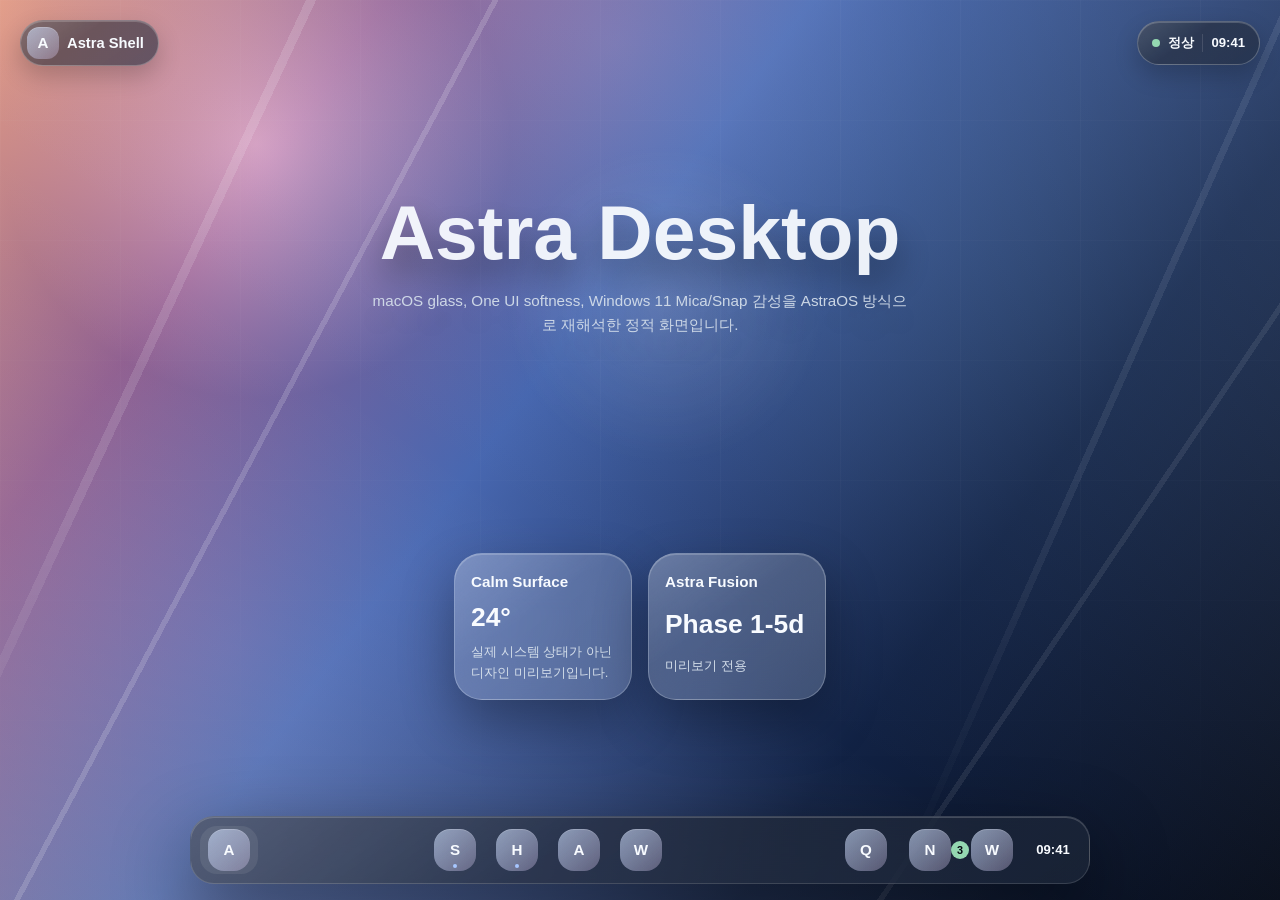
==== commit ade826b1: "Apply Astra Fusion visual direction to shell mock" ====
--- a/prototypes/astra-shell/static-mock/index.html
+++ b/prototypes/astra-shell/static-mock/index.html
@@ -18,71 +18,13 @@
     <a class="skip-link" href="#main-content" data-i18n="action.skipToContent">본문으로 이동</a>
 
     <noscript>
-      Astra Shell static mock requires JavaScript for local-only screen switching. No OS command, native bridge, or network request is used.
+      Astra Shell static mock requires JavaScript for local-only screen switching. No OS command, native bridge, storage API, or network request is used.
     </noscript>
 
-    <div class="app-shell" id="app" data-route="/login" data-phase="1-5">
-      <aside class="route-rail" aria-labelledby="route-nav-title">
-        <div class="brand-block">
-          <div class="brand-mark" aria-hidden="true">A</div>
-          <div>
-            <p class="eyebrow" data-i18n="app.phase">Phase 1-5</p>
-            <h1 data-i18n="app.name">Astra Shell</h1>
-          </div>
-        </div>
+    <main class="shell-stage" id="main-content" tabindex="-1" aria-label="Astra Shell static mock">
+      <section class="screen-root" id="screen-root" aria-live="polite" tabindex="-1"></section>
+    </main>
 
-        <h2 class="visually-hidden" id="route-nav-title" data-i18n="nav.screens">화면 이동</h2>
-        <nav class="route-list" id="route-list" aria-labelledby="route-nav-title">
-          <button class="route-button" type="button" data-route="/login" data-i18n="route.login.title">로그인</button>
-          <button class="route-button" type="button" data-route="/desktop" data-i18n="route.desktop.title">데스크톱</button>
-          <button class="route-button" type="button" data-route="/dock" data-i18n="route.dock.title">Dock</button>
-          <button class="route-button" type="button" data-route="/launcher" data-i18n="route.launcher.title">런처</button>
-          <button class="route-button" type="button" data-route="/control-center" data-i18n="route.controlCenter.title">제어 센터</button>
-          <button class="route-button" type="button" data-route="/notifications" data-i18n="route.notifications.title">알림 센터</button>
-          <button class="route-button" type="button" data-route="/workspaces" data-i18n="route.workspaces.title">작업 공간</button>
-          <button class="route-button" type="button" data-route="/settings" data-i18n="route.settings.title">설정 mock</button>
-          <button class="route-button" type="button" data-route="/security-center" data-i18n="route.securityCenter.title">보안 센터 mock</button>
-        </nav>
-
-        <div class="language-switcher" role="group" aria-labelledby="language-switcher-title">
-          <span class="visually-hidden" id="language-switcher-title" data-i18n="nav.language">언어 mock 전환</span>
-          <button class="compact-button" type="button" data-locale="ko">KO</button>
-          <button class="compact-button" type="button" data-locale="en">EN</button>
-        </div>
-      </aside>
-
-      <main class="shell-stage" id="main-content" tabindex="-1">
-        <header class="top-bar">
-          <div>
-            <p class="eyebrow" id="route-eyebrow">Static mock only</p>
-            <h2 id="route-title">Astra Shell</h2>
-          </div>
-          <div class="status-cluster" aria-label="Mock shell status">
-            <span class="status-pill status-local" data-i18n="status.localOnly">로컬 전용</span>
-            <span class="status-pill status-mock" data-i18n="status.mockOnly">mock 상태</span>
-            <span class="status-pill status-disabled" data-i18n="status.noBridge">native bridge 없음</span>
-            <button
-              class="status-pill status-button"
-              id="low-resource-toggle"
-              type="button"
-              data-action="toggle-setting"
-              data-setting-key="lowResourceMode"
-              aria-pressed="false"
-            >
-              Low resource mock off
-            </button>
-          </div>
-        </header>
-
-        <section class="safety-banner" aria-label="Phase 1-5 safety boundary">
-          <strong data-i18n="security.boundaryTitle">Phase 1-5 보안 경계</strong>
-          <span data-i18n="security.boundaryBody">정적 UI mock이며 실제 로그인, 권한 상승, OS 제어 기능, 보안 상태 검사를 수행하지 않습니다.</span>
-        </section>
-
-        <section class="screen-root" id="screen-root" aria-live="polite" tabindex="-1"></section>
-      </main>
-
-      <div class="toast-region" id="toast-root" aria-live="polite" aria-atomic="true"></div>
-    </div>
+    <div class="toast-region" id="toast-root" aria-live="polite" aria-atomic="true"></div>
   </body>
 </html>
--- a/prototypes/astra-shell/static-mock/styles/tokens.css
+++ b/prototypes/astra-shell/static-mock/styles/tokens.css
@@ -1,35 +1,36 @@
 :root {
   color-scheme: dark;
 
-  --color-surface-base: #071113;
-  --color-surface-base-deep: #03090a;
-  --color-surface-rail: rgba(4, 15, 17, 0.76);
-  --color-surface-elevated: rgba(16, 28, 31, 0.86);
-  --color-surface-panel: rgba(22, 35, 39, 0.78);
-  --color-surface-panel-strong: rgba(31, 45, 48, 0.94);
-  --color-surface-control: rgba(255, 255, 255, 0.07);
-  --color-surface-control-hover: rgba(255, 255, 255, 0.12);
-  --color-surface-control-active: rgba(85, 215, 210, 0.18);
-  --color-border-subtle: rgba(210, 244, 238, 0.15);
-  --color-border-strong: rgba(210, 244, 238, 0.28);
-  --color-border-focus: rgba(85, 215, 210, 0.9);
+  --color-surface-base: #101622;
+  --color-surface-base-deep: #060a12;
+  --color-surface-rail: rgba(15, 22, 34, 0.64);
+  --color-surface-elevated: rgba(251, 253, 255, 0.12);
+  --color-surface-panel: rgba(248, 252, 255, 0.14);
+  --color-surface-panel-strong: rgba(20, 27, 39, 0.82);
+  --color-surface-control: rgba(255, 255, 255, 0.12);
+  --color-surface-control-hover: rgba(255, 255, 255, 0.18);
+  --color-surface-control-active: rgba(161, 194, 255, 0.24);
+  --color-border-subtle: rgba(248, 252, 255, 0.24);
+  --color-border-strong: rgba(248, 252, 255, 0.36);
+  --color-border-focus: rgba(182, 214, 255, 0.94);
 
-  --color-text-primary: #f1fbf8;
-  --color-text-secondary: #b5c7c2;
-  --color-text-muted: #849893;
-  --color-text-disabled: #65746f;
+  --color-text-primary: #f8fbff;
+  --color-text-secondary: #d4deea;
+  --color-text-muted: #a5b4c5;
+  --color-text-disabled: #748397;
 
-  --color-accent-primary: #55d7d2;
-  --color-accent-secondary: #77aefb;
-  --color-accent-soft: rgba(85, 215, 210, 0.16);
-  --color-safe: #75d18a;
-  --color-warn: #edc969;
-  --color-blocked: #ed7d7d;
-  --color-info: #77aefb;
-  --color-safe-soft: rgba(117, 209, 138, 0.16);
-  --color-warn-soft: rgba(237, 201, 105, 0.16);
-  --color-blocked-soft: rgba(237, 125, 125, 0.14);
-  --color-info-soft: rgba(119, 174, 251, 0.15);
+  --color-accent-primary: #a7c7ff;
+  --color-accent-secondary: #d7b8ee;
+  --color-accent-warm: #f2c49d;
+  --color-accent-soft: rgba(167, 199, 255, 0.22);
+  --color-safe: #94d8b1;
+  --color-warn: #e3c27b;
+  --color-blocked: #df938e;
+  --color-info: #aac8f7;
+  --color-safe-soft: rgba(148, 216, 177, 0.18);
+  --color-warn-soft: rgba(227, 194, 123, 0.16);
+  --color-blocked-soft: rgba(223, 147, 142, 0.14);
+  --color-info-soft: rgba(170, 200, 247, 0.18);
 
   --space-1: 4px;
   --space-2: 8px;
@@ -39,18 +40,19 @@
   --space-6: 24px;
   --space-8: 32px;
 
-  --radius-control: 8px;
-  --radius-card: 8px;
-  --radius-panel: 12px;
-  --radius-shell: 18px;
+  --radius-control: 12px;
+  --radius-card: 18px;
+  --radius-panel: 28px;
+  --radius-shell: 30px;
   --radius-round: 999px;
 
-  --shadow-panel: 0 18px 42px rgba(0, 0, 0, 0.34);
-  --shadow-panel-strong: 0 24px 64px rgba(0, 0, 0, 0.42);
-  --shadow-control: 0 8px 18px rgba(0, 0, 0, 0.22);
-  --shadow-active: 0 0 0 1px rgba(85, 215, 210, 0.18), 0 14px 28px rgba(85, 215, 210, 0.08);
-  --blur-panel: blur(18px);
-  --glass-highlight: inset 0 1px 0 rgba(255, 255, 255, 0.08);
+  --shadow-panel: 0 22px 54px rgba(0, 0, 0, 0.32);
+  --shadow-panel-strong: 0 32px 86px rgba(0, 0, 0, 0.42);
+  --shadow-control: 0 10px 24px rgba(0, 0, 0, 0.2);
+  --shadow-active: 0 0 0 1px rgba(167, 199, 255, 0.22), 0 18px 36px rgba(91, 121, 190, 0.14);
+  --blur-panel: blur(26px);
+  --mica-texture: linear-gradient(145deg, rgba(255, 255, 255, 0.18), rgba(255, 255, 255, 0.06) 42%, rgba(167, 199, 255, 0.08));
+  --glass-highlight: inset 0 1px 0 rgba(255, 255, 255, 0.18);
 
   --font-sans: Inter, "Segoe UI", Roboto, "Noto Sans KR", Arial, sans-serif;
   --font-size-label: 0.78rem;
@@ -76,11 +78,12 @@
 }
 
 .low-resource-mode {
-  --color-surface-panel: rgba(22, 35, 39, 0.97);
-  --color-surface-rail: rgba(4, 15, 17, 0.98);
+  --color-surface-panel: rgba(20, 27, 39, 0.97);
+  --color-surface-rail: rgba(8, 14, 23, 0.98);
   --color-surface-control: rgba(255, 255, 255, 0.09);
   --shadow-panel: 0 8px 20px rgba(0, 0, 0, 0.28);
   --shadow-panel-strong: 0 10px 28px rgba(0, 0, 0, 0.32);
-  --shadow-active: 0 0 0 1px rgba(85, 215, 210, 0.2);
+  --shadow-active: 0 0 0 1px rgba(167, 199, 255, 0.2);
   --blur-panel: blur(0);
+  --mica-texture: linear-gradient(145deg, rgba(255, 255, 255, 0.08), rgba(255, 255, 255, 0.04));
 }
--- a/prototypes/astra-shell/static-mock/styles/app.css
+++ b/prototypes/astra-shell/static-mock/styles/app.css
@@ -4,24 +4,22 @@
 
 html {
   min-height: 100%;
-  background: var(--color-surface-base);
+  background: var(--color-surface-base-deep);
 }
 
 body {
   min-height: 100vh;
   margin: 0;
-  overflow-x: hidden;
+  overflow: hidden;
   color: var(--color-text-primary);
   font-family: var(--font-sans);
   font-size: var(--font-size-body);
   line-height: var(--line-height-body);
   letter-spacing: 0;
   background:
-    linear-gradient(135deg, rgba(18, 66, 68, 0.72), rgba(7, 17, 19, 0.94) 45%, rgba(29, 52, 43, 0.76)),
-    linear-gradient(90deg, rgba(255, 255, 255, 0.025) 1px, transparent 1px),
-    linear-gradient(180deg, rgba(255, 255, 255, 0.02) 1px, transparent 1px),
-    var(--color-surface-base);
-  background-size: auto, 64px 64px, 64px 64px, auto;
+    radial-gradient(circle at 48% 5%, rgba(246, 196, 157, 0.34), transparent 30%),
+    radial-gradient(circle at 18% 72%, rgba(215, 184, 238, 0.2), transparent 36%),
+    var(--color-surface-base-deep);
 }
 
 button,
@@ -39,18 +37,19 @@
   outline-offset: 3px;
 }
 
-button:focus-visible {
-  box-shadow: 0 0 0 5px rgba(85, 215, 210, 0.15);
+button:disabled {
+  cursor: not-allowed;
 }
 
 noscript {
   display: block;
   padding: var(--space-4);
   color: var(--color-text-primary);
-  background: #2e1919;
-}
-
-.visually-hidden {
+  background: #2a1b1b;
+}
+
+.visually-hidden,
+.skip-link {
   position: absolute;
   width: 1px;
   height: 1px;
@@ -62,677 +61,823 @@
   border: 0;
 }
 
-.skip-link {
-  position: fixed;
+.skip-link:focus {
+  z-index: 20;
   top: var(--space-3);
   left: var(--space-3);
-  z-index: 20;
+  width: auto;
+  height: auto;
   padding: var(--space-2) var(--space-4);
+  clip: auto;
   border: 1px solid var(--color-border-focus);
   border-radius: var(--radius-control);
-  color: var(--color-surface-base);
+  color: var(--color-surface-base-deep);
   font-weight: 800;
   background: var(--color-accent-primary);
-  transform: translateY(-140%);
-  transition: transform var(--motion-fast) var(--motion-ease);
-}
-
-.skip-link:focus {
-  transform: translateY(0);
-}
-
-.app-shell {
-  display: grid;
-  grid-template-columns: minmax(236px, 292px) minmax(0, 1fr);
-  min-height: 100vh;
-}
-
-.route-rail {
-  position: sticky;
-  top: 0;
-  display: flex;
-  flex-direction: column;
-  gap: var(--space-4);
-  min-height: 100vh;
-  padding: var(--space-5);
-  border-right: 1px solid var(--color-border-subtle);
-  background: var(--color-surface-rail);
-  backdrop-filter: var(--blur-panel);
-  box-shadow: var(--glass-highlight);
-}
-
-.brand-block {
-  display: grid;
-  grid-template-columns: 48px minmax(0, 1fr);
-  gap: var(--space-3);
-  align-items: center;
-}
-
-.brand-mark {
-  display: grid;
-  width: 52px;
-  height: 52px;
-  place-items: center;
-  border: 1px solid var(--color-border-strong);
-  border-radius: var(--radius-panel);
-  color: var(--color-surface-base);
-  font-size: 1.25rem;
-  font-weight: 900;
+}
+
+.shell-stage,
+.screen-root,
+.astra-desktop {
+  width: 100vw;
+  height: 100vh;
+  min-height: 620px;
+}
+
+.shell-stage,
+.screen-root {
+  overflow: hidden;
+}
+
+.astra-desktop {
+  position: relative;
+  overflow: hidden;
+  padding: 92px var(--space-8) 104px;
+}
+
+.wallpaper,
+.wallpaper-bloom,
+.wallpaper-line {
+  position: absolute;
+  inset: 0;
+  pointer-events: none;
+}
+
+.wallpaper {
+  z-index: 0;
   background:
-    linear-gradient(135deg, rgba(255, 255, 255, 0.42), transparent 34%),
-    linear-gradient(135deg, var(--color-accent-primary), var(--color-safe));
-  box-shadow: var(--shadow-control);
-}
-
-.brand-block h1,
-.top-bar h2,
-.screen-title,
-.panel-title {
-  margin: 0;
-  line-height: var(--line-height-tight);
-  letter-spacing: 0;
-}
-
-.brand-block h1 {
-  font-size: 1.05rem;
-}
-
-.eyebrow {
-  margin: 0 0 var(--space-1);
-  color: var(--color-text-muted);
-  font-size: var(--font-size-label);
-  font-weight: 700;
-  letter-spacing: 0;
-  text-transform: uppercase;
-}
-
-.route-list {
-  display: grid;
-  gap: var(--space-2);
-  align-content: start;
-}
-
-.route-button,
-.compact-button,
-.action-button,
-.dock-button,
-.toggle-button,
-.workspace-card {
-  position: relative;
-  min-height: 40px;
-  border: 1px solid var(--color-border-subtle);
-  border-radius: var(--radius-control);
-  color: var(--color-text-secondary);
-  background: var(--color-surface-control);
-  transition:
-    border-color var(--motion-fast) var(--motion-ease),
-    background var(--motion-fast) var(--motion-ease),
-    color var(--motion-fast) var(--motion-ease),
-    transform var(--motion-fast) var(--motion-ease);
-}
-
-.route-button {
-  width: 100%;
-  min-height: 42px;
-  padding: 0 var(--space-3);
-  overflow: hidden;
-  text-align: left;
-}
-
-.route-button:hover,
-.compact-button:hover,
-.action-button:hover,
-.dock-button:hover,
-.toggle-button:hover,
-.workspace-card:hover {
-  border-color: var(--color-border-strong);
-  color: var(--color-text-primary);
-  background: var(--color-surface-control-hover);
-}
-
-.route-button.is-active,
-.compact-button.is-active,
-.toggle-button.is-active,
-.workspace-card.is-active {
-  border-color: rgba(85, 215, 210, 0.55);
-  color: var(--color-text-primary);
-  background: var(--color-surface-control-active);
-  box-shadow: var(--shadow-active);
-}
-
-.route-button.is-active::before {
+    linear-gradient(126deg, rgba(253, 174, 148, 0.9) 0%, rgba(216, 137, 212, 0.62) 20%, rgba(92, 135, 232, 0.72) 42%, rgba(18, 35, 70, 0.95) 72%, rgba(8, 13, 25, 0.98) 100%),
+    radial-gradient(circle at 20% 16%, rgba(255, 244, 210, 0.8), transparent 20%),
+    radial-gradient(circle at 82% 36%, rgba(129, 222, 197, 0.32), transparent 30%),
+    radial-gradient(circle at 46% 96%, rgba(48, 78, 170, 0.54), transparent 34%);
+}
+
+.wallpaper::before {
   position: absolute;
-  top: 8px;
-  bottom: 8px;
-  left: 0;
-  width: 3px;
-  border-radius: 0 var(--radius-round) var(--radius-round) 0;
-  background: var(--color-accent-primary);
+  inset: 0;
+  background:
+    linear-gradient(115deg, transparent 0 18%, rgba(255, 255, 255, 0.15) 18% 18.6%, transparent 18.6% 100%),
+    linear-gradient(294deg, transparent 0 23%, rgba(255, 255, 255, 0.09) 23% 23.45%, transparent 23.45% 100%),
+    radial-gradient(circle at 52% 34%, rgba(255, 255, 255, 0.15), transparent 18%),
+    linear-gradient(90deg, rgba(255, 255, 255, 0.026) 1px, transparent 1px),
+    linear-gradient(180deg, rgba(255, 255, 255, 0.02) 1px, transparent 1px);
+  background-size: auto, auto, auto, 120px 120px, 120px 120px;
+  mask-image: linear-gradient(180deg, #000 0%, rgba(0, 0, 0, 0.8) 54%, transparent 100%);
   content: "";
 }
 
-.language-switcher {
-  display: grid;
-  grid-template-columns: 1fr 1fr;
-  gap: var(--space-2);
-  margin-top: auto;
-}
-
-.compact-button {
-  padding: 0 var(--space-2);
-}
-
-.shell-stage {
-  display: grid;
-  grid-template-rows: auto auto 1fr;
-  gap: var(--space-4);
-  min-width: 0;
-  padding: var(--space-5);
-}
-
-.top-bar,
-.safety-banner,
-.panel,
-.screen-hero,
-.mock-window {
-  border: 1px solid var(--color-border-subtle);
-  background: var(--color-surface-panel);
-  backdrop-filter: var(--blur-panel);
-  box-shadow: var(--shadow-panel);
-  box-shadow: var(--shadow-panel), var(--glass-highlight);
-}
-
-.top-bar {
+.bloom-soft {
+  background: linear-gradient(35deg, rgba(255, 230, 204, 0.18), transparent 42%, rgba(167, 199, 255, 0.18));
+}
+
+.line-one {
+  background: linear-gradient(118deg, transparent 0 28%, rgba(255, 255, 255, 0.16) 28% 28.35%, transparent 28.35% 100%);
+}
+
+.line-two {
+  background: linear-gradient(304deg, transparent 0 21%, rgba(255, 255, 255, 0.08) 21% 21.35%, transparent 21.35% 100%);
+}
+
+.desktop-header {
+  position: absolute;
+  top: var(--space-5);
+  right: var(--space-5);
+  left: var(--space-5);
+  z-index: 5;
   display: flex;
   align-items: center;
   justify-content: space-between;
   gap: var(--space-4);
-  min-height: 76px;
-  padding: var(--space-4);
-  border-radius: var(--radius-panel);
-}
-
-.status-cluster,
-.tag-row,
-.action-row,
-.dock-preview,
-.metric-row,
-.module-signal-row {
+  pointer-events: none;
+}
+
+.brand-chip,
+.system-signals {
+  display: inline-flex;
+  align-items: center;
+  gap: var(--space-2);
+  min-height: 44px;
+  border: 1px solid var(--color-border-subtle);
+  border-radius: var(--radius-round);
+  background: var(--mica-texture), rgba(13, 20, 33, 0.56);
+  backdrop-filter: var(--blur-panel);
+  box-shadow: var(--shadow-control), var(--glass-highlight);
+  pointer-events: auto;
+}
+
+.brand-chip {
+  padding: 6px 14px 6px 6px;
+  color: var(--color-text-primary);
+}
+
+.brand-mark,
+.icon-glyph,
+.tile-icon {
+  display: grid;
+  place-items: center;
+  color: var(--color-text-primary);
+  font-weight: 780;
+  background:
+    linear-gradient(145deg, rgba(255, 255, 255, 0.28), rgba(255, 255, 255, 0.08)),
+    linear-gradient(135deg, rgba(167, 199, 255, 0.44), rgba(215, 184, 238, 0.24));
+  box-shadow: inset 0 1px 0 rgba(255, 255, 255, 0.18);
+}
+
+.brand-mark {
+  width: 32px;
+  height: 32px;
+  border-radius: 12px;
+}
+
+.brand-name {
+  font-size: 0.92rem;
+  font-weight: 730;
+}
+
+.system-signals {
+  padding: 0 14px;
+}
+
+.signal-dot {
+  width: 8px;
+  height: 8px;
+  border-radius: var(--radius-round);
+}
+
+.signal-safe {
+  background: var(--color-safe);
+}
+
+.signal-text,
+.clock,
+.notification-count {
+  font-size: 0.82rem;
+  font-weight: 720;
+}
+
+.signal-divider {
+  width: 1px;
+  height: 18px;
+  background: rgba(244, 248, 242, 0.13);
+}
+
+.desktop-canvas,
+.route-layer {
+  position: relative;
+  z-index: 1;
+}
+
+.desktop-canvas {
+  display: grid;
+  gap: var(--space-6);
+  min-height: calc(100vh - 196px);
+  place-items: center;
+}
+
+.screen-root:not([data-route="/desktop"]) .desktop-canvas {
+  min-height: 0;
+}
+
+.quiet-desktop-note {
+  max-width: 540px;
+  text-align: center;
+  text-shadow: 0 18px 34px rgba(0, 0, 0, 0.42);
+  opacity: 0.94;
+}
+
+.quiet-desktop-note h1 {
+  margin: 0 0 var(--space-3);
+  font-size: clamp(2.4rem, 6vw, 5.5rem);
+  font-weight: 650;
+  line-height: var(--line-height-tight);
+}
+
+.quiet-desktop-note p,
+.window-copy,
+.notification-card p,
+.security-row p {
+  margin: 0;
+  color: var(--color-text-secondary);
+}
+
+.desktop-widgets {
   display: flex;
   flex-wrap: wrap;
-  gap: var(--space-2);
-  align-items: center;
-}
-
-.status-pill,
-.tag {
-  display: inline-flex;
-  align-items: center;
-  min-height: 28px;
-  padding: 0 var(--space-3);
+  justify-content: center;
+  gap: var(--space-4);
+}
+
+.desktop-widget {
+  display: grid;
+  gap: var(--space-1);
+  width: 178px;
+  min-height: 128px;
+  padding: var(--space-4);
   border: 1px solid var(--color-border-subtle);
-  border-radius: var(--radius-round);
-  color: var(--color-text-secondary);
-  font-size: var(--font-size-label);
-  font-weight: 700;
-  background: rgba(255, 255, 255, 0.06);
-}
-
-.status-button {
-  min-height: 28px;
-  cursor: pointer;
-}
-
-.status-button[aria-pressed="true"] {
-  border-color: rgba(85, 215, 210, 0.5);
-  color: var(--color-accent-primary);
-  background: var(--color-accent-soft);
-}
-
-.status-local {
-  border-color: rgba(117, 209, 138, 0.38);
-  color: var(--color-safe);
-}
-
-.status-mock {
-  border-color: rgba(119, 174, 251, 0.38);
-  color: var(--color-info);
-}
-
-.status-disabled,
-.tag-danger {
-  border-color: rgba(237, 125, 125, 0.38);
-  color: var(--color-blocked);
-}
-
-.tag-warn {
-  border-color: rgba(237, 201, 105, 0.38);
-  color: var(--color-warn);
-}
-
-.tag-safe {
-  border-color: rgba(117, 209, 138, 0.38);
-  color: var(--color-safe);
-}
-
-.tag-info {
-  border-color: rgba(119, 174, 251, 0.38);
-  color: var(--color-info);
-}
-
-.safety-banner {
-  display: flex;
-  gap: var(--space-3);
-  align-items: flex-start;
-  padding: var(--space-3) var(--space-4);
-  border-radius: var(--radius-card);
-  color: var(--color-text-secondary);
-}
-
-.safety-banner strong {
-  flex: 0 0 auto;
-  color: var(--color-accent-primary);
-}
-
-.screen-root {
-  min-height: 0;
-}
-
-.screen {
-  display: grid;
-  gap: var(--space-4);
-  animation: screen-in var(--motion-default) var(--motion-ease);
-}
-
-.screen-hero {
-  display: grid;
-  gap: var(--space-4);
-  min-height: 236px;
-  padding: var(--space-6);
-  border-radius: var(--radius-shell);
-  background:
-    linear-gradient(135deg, rgba(85, 215, 210, 0.18), rgba(119, 174, 251, 0.08) 48%, rgba(117, 209, 138, 0.08)),
-    var(--color-surface-panel);
-}
-
-.screen-title {
-  max-width: 920px;
-  font-size: var(--font-size-display);
-}
-
-.screen-description {
-  max-width: 760px;
+  border-radius: var(--radius-panel);
+  background: var(--mica-texture), rgba(255, 255, 255, 0.13);
+  backdrop-filter: var(--blur-panel);
+  box-shadow: var(--shadow-panel), var(--glass-highlight);
+}
+
+.desktop-widget span {
+  font-size: 1.65rem;
+  font-weight: 760;
+}
+
+.desktop-widget p {
   margin: 0;
   color: var(--color-text-secondary);
-}
-
-.grid-two,
-.grid-three {
+  font-size: 0.82rem;
+}
+
+.app-window,
+.app-window *,
+.notification-card,
+.settings-row,
+.security-row,
+.app-center-item {
+  min-width: 0;
+}
+
+.window-copy,
+.app-window *,
+.notification-card p,
+.security-row p,
+.settings-row,
+.app-copy,
+.compat-pill {
+  overflow-wrap: anywhere;
+}
+
+.route-layer {
+  position: absolute;
+  inset: 78px var(--space-8) 92px;
+  pointer-events: none;
+}
+
+.route-layer > * {
+  pointer-events: auto;
+}
+
+.app-window {
   display: grid;
   gap: var(--space-4);
-}
-
-.grid-two {
+  width: min(760px, calc(100vw - 96px));
+  max-height: calc(100vh - 190px);
+  padding: var(--space-5);
+  overflow: auto;
+  border: 1px solid var(--color-border-subtle);
+  border-radius: var(--radius-panel);
+  background: var(--mica-texture), rgba(12, 19, 31, 0.68);
+  backdrop-filter: var(--blur-panel);
+  box-shadow: var(--shadow-panel-strong), var(--glass-highlight);
+}
+
+.window-chrome {
+  display: flex;
+  align-items: center;
+  justify-content: space-between;
+  gap: var(--space-4);
+  min-height: 34px;
+  padding-bottom: var(--space-2);
+  border-bottom: 1px solid rgba(255, 255, 255, 0.08);
+}
+
+.window-title {
+  font-size: 1rem;
+  font-weight: 730;
+}
+
+.window-controls {
+  display: flex;
+  gap: 6px;
+}
+
+.window-control {
+  display: grid;
+  width: 24px;
+  height: 24px;
+  place-items: center;
+  border: 1px solid rgba(244, 248, 242, 0.1);
+  border-radius: 10px;
+  color: rgba(248, 251, 255, 0.64);
+  background: rgba(255, 255, 255, 0.08);
+}
+
+.settings-window,
+.security-window,
+.app-center-window,
+.session-window {
+  margin: 34px auto 0;
+}
+
+.settings-window {
+  width: min(620px, calc(100vw - 96px));
+}
+
+.security-window {
+  width: min(780px, calc(100vw - 96px));
+}
+
+.app-center-window {
+  width: min(860px, calc(100vw - 96px));
+}
+
+.launcher-window {
+  position: absolute;
+  right: 50%;
+  bottom: 12px;
+  width: min(760px, calc(100vw - 72px));
+  transform: translateX(50%);
+}
+
+.launcher-search {
+  width: 100%;
+  min-height: 54px;
+  padding: 0 var(--space-4);
+  border: 1px solid rgba(244, 248, 242, 0.14);
+  border-radius: 20px;
+  color: var(--color-text-primary);
+  background: rgba(255, 255, 255, 0.14);
+}
+
+.section-title {
+  margin: var(--space-1) 0 0;
+  color: var(--color-text-secondary);
+  font-size: 0.82rem;
+  font-weight: 760;
+}
+
+.launcher-grid {
+  display: grid;
+  grid-template-columns: repeat(6, minmax(0, 1fr));
+  gap: var(--space-3);
+}
+
+.launcher-tile {
+  display: grid;
+  gap: var(--space-2);
+  min-height: 112px;
+  padding: var(--space-3);
+  border: 1px solid rgba(244, 248, 242, 0.1);
+  border-radius: 22px;
+  color: var(--color-text-primary);
+  text-align: left;
+  background: linear-gradient(145deg, rgba(255, 255, 255, 0.17), rgba(255, 255, 255, 0.07));
+}
+
+.launcher-tile:hover,
+.recent-item:hover,
+.icon-button:hover,
+.quick-toggle:hover,
+.workspace-card:hover {
+  border-color: rgba(244, 248, 242, 0.2);
+  background: rgba(244, 248, 242, 0.088);
+}
+
+.tile-icon,
+.icon-glyph {
+  width: 42px;
+  height: 42px;
+  border-radius: 16px;
+}
+
+.tile-label {
+  font-size: 0.78rem;
+  font-weight: 720;
+}
+
+.recent-list,
+.settings-list,
+.security-list,
+.app-center-list,
+.notification-list {
+  display: grid;
+  gap: var(--space-3);
+}
+
+.recent-item,
+.settings-row,
+.security-row,
+.app-center-item,
+.notification-card {
+  border: 1px solid rgba(244, 248, 242, 0.1);
+  border-radius: 18px;
+  background: rgba(255, 255, 255, 0.09);
+}
+
+.recent-item {
+  display: grid;
+  gap: 2px;
+  width: 100%;
+  min-height: 58px;
+  padding: 10px 14px;
+  color: var(--color-text-primary);
+  text-align: left;
+}
+
+.recent-item span,
+.settings-row span,
+.app-copy span,
+.subtle-state {
+  color: var(--color-text-muted);
+  font-size: 0.78rem;
+  font-weight: 680;
+}
+
+.side-sheet {
+  position: absolute;
+  right: 0;
+  bottom: 12px;
+  width: min(430px, calc(100vw - 72px));
+}
+
+.quick-grid {
+  display: grid;
   grid-template-columns: repeat(2, minmax(0, 1fr));
-}
-
-.grid-three {
-  grid-template-columns: repeat(3, minmax(0, 1fr));
-}
-
-.panel,
-.mock-window {
-  display: grid;
   gap: var(--space-3);
-  padding: var(--space-4);
-  border-radius: var(--radius-card);
-  align-content: start;
-  min-width: 0;
-}
-
-.panel.prominent {
-  border-color: rgba(85, 215, 210, 0.28);
-  background:
-    linear-gradient(135deg, rgba(85, 215, 210, 0.08), transparent 60%),
-    var(--color-surface-panel);
-}
-
-.panel-title {
-  font-size: var(--font-size-title);
-}
-
-.panel-copy,
-.list-copy,
-.form-note {
-  margin: 0;
-  color: var(--color-text-secondary);
-}
-
-.action-button {
-  min-width: 140px;
-  padding: 0 var(--space-4);
-  font-weight: 700;
-}
-
-.action-button.primary {
-  border-color: rgba(85, 215, 210, 0.48);
-  color: #031315;
-  background: linear-gradient(135deg, var(--color-accent-primary), var(--color-safe));
-}
-
-.action-button[disabled],
-.dock-button[disabled],
-.toggle-button[disabled] {
-  cursor: not-allowed;
-  color: var(--color-text-disabled);
-  border-color: rgba(255, 255, 255, 0.08);
-  background: rgba(255, 255, 255, 0.04);
-}
-
-.mock-input {
-  width: 100%;
-  min-height: 44px;
-  padding: 0 var(--space-3);
-  border: 1px solid var(--color-border-subtle);
-  border-radius: var(--radius-control);
-  color: var(--color-text-muted);
-  background: rgba(255, 255, 255, 0.06);
-}
-
-.mock-list {
-  display: grid;
-  gap: var(--space-2);
-  margin: 0;
-  padding: 0;
-  list-style: none;
-}
-
-.mock-list-item {
-  display: grid;
-  gap: var(--space-2);
-  padding: var(--space-3);
-  border: 1px solid var(--color-border-subtle);
-  border-radius: var(--radius-card);
-  background: rgba(255, 255, 255, 0.045);
-}
-
-.desktop-overview {
-  display: grid;
-  grid-template-columns: repeat(4, minmax(0, 1fr));
+}
+
+.quick-toggle {
+  display: grid;
+  grid-template-columns: auto minmax(0, 1fr);
   gap: var(--space-3);
-}
-
-.metric-card {
-  display: grid;
-  gap: var(--space-1);
-  min-height: 84px;
-  padding: var(--space-3);
-  border: 1px solid var(--color-border-subtle);
-  border-radius: var(--radius-card);
-  background: rgba(255, 255, 255, 0.045);
-}
-
-.metric-value {
-  color: var(--color-text-primary);
-  font-size: 1.35rem;
-  font-weight: 900;
-  line-height: var(--line-height-tight);
-}
-
-.list-title {
-  margin: 0;
-  font-weight: 800;
-}
-
-.dock-preview {
-  padding: var(--space-3);
-  border: 1px solid var(--color-border-subtle);
-  border-radius: var(--radius-shell);
-  background:
-    linear-gradient(135deg, rgba(255, 255, 255, 0.06), rgba(255, 255, 255, 0.02)),
-    rgba(0, 0, 0, 0.22);
-  box-shadow: var(--glass-highlight);
-}
-
-.dock-button {
-  display: grid;
-  width: 72px;
-  min-height: 72px;
-  place-items: center;
-  padding: var(--space-2);
-  text-align: center;
-  font-size: var(--font-size-label);
-  font-weight: 800;
-}
-
-.dock-button::after {
-  width: 18px;
-  height: 3px;
-  margin-top: var(--space-1);
-  border-radius: var(--radius-round);
-  background: var(--color-accent-soft);
-  content: "";
-}
-
-.app-grid {
-  display: grid;
-  grid-template-columns: repeat(4, minmax(0, 1fr));
-  gap: var(--space-4);
-}
-
-.app-card {
-  display: grid;
-  gap: var(--space-3);
-  min-height: 178px;
+  align-items: center;
+  min-height: 104px;
   padding: var(--space-4);
   border: 1px solid var(--color-border-subtle);
-  border-radius: var(--radius-card);
-  color: var(--color-text-primary);
-  background:
-    linear-gradient(135deg, rgba(255, 255, 255, 0.06), transparent 58%),
-    var(--color-surface-panel);
-  box-shadow: var(--shadow-panel), var(--glass-highlight);
-}
-
-.app-initial {
+  border-radius: 24px;
+  color: var(--color-text-primary);
+  text-align: left;
+  background: linear-gradient(145deg, rgba(255, 255, 255, 0.18), rgba(255, 255, 255, 0.07));
+}
+
+.quick-toggle.is-active {
+  border-color: rgba(167, 199, 255, 0.36);
+  background: linear-gradient(145deg, rgba(167, 199, 255, 0.28), rgba(215, 184, 238, 0.12));
+}
+
+.quick-toggle-icon {
   display: grid;
   width: 48px;
   height: 48px;
   place-items: center;
-  border: 1px solid var(--color-border-strong);
-  border-radius: var(--radius-card);
-  color: var(--color-accent-primary);
-  font-weight: 900;
-  background: rgba(85, 215, 210, 0.11);
-}
-
-.toggle-grid {
-  display: grid;
-  grid-template-columns: repeat(2, minmax(0, 1fr));
+  border-radius: var(--radius-round);
+  color: #102033;
+  font-weight: 820;
+  background: linear-gradient(145deg, var(--color-accent-primary), var(--color-accent-warm));
+  box-shadow: var(--shadow-control), var(--glass-highlight);
+}
+
+.quick-toggle-copy {
+  display: grid;
+  gap: 2px;
+}
+
+.quick-toggle-label {
+  color: var(--color-text-secondary);
+  font-size: 0.82rem;
+}
+
+.quick-toggle-value {
+  font-size: 1.04rem;
+}
+
+.notification-card {
+  display: grid;
+  gap: var(--space-2);
+  padding: var(--space-4);
+}
+
+.notification-source,
+.compat-pill {
+  justify-self: start;
+  min-height: 24px;
+  padding: 3px 10px;
+  border: 1px solid rgba(244, 248, 242, 0.12);
+  border-radius: var(--radius-round);
+  color: var(--color-text-secondary);
+  font-size: 0.72rem;
+  font-weight: 720;
+  background: rgba(244, 248, 242, 0.055);
+}
+
+.settings-row,
+.security-row,
+.app-center-item {
+  display: grid;
+  align-items: center;
   gap: var(--space-3);
-}
-
-.toggle-button {
-  display: grid;
-  gap: var(--space-1);
-  min-height: 78px;
-  padding: var(--space-3);
-  text-align: left;
-}
-
-.toggle-button span {
-  color: var(--color-text-muted);
-  font-size: var(--font-size-label);
-}
-
-.toggle-button.is-active span {
-  color: var(--color-accent-primary);
-}
-
-.range-row {
-  display: grid;
-  gap: var(--space-2);
-}
-
-.range-row input {
+  padding: var(--space-4);
+}
+
+.settings-row {
+  grid-template-columns: minmax(0, 1fr) auto;
+}
+
+.security-summary {
+  display: grid;
+  grid-template-columns: auto minmax(0, 1fr);
+  gap: var(--space-4);
+  align-items: start;
+  padding: var(--space-4);
+  border: 1px solid rgba(148, 216, 177, 0.24);
+  border-radius: 24px;
+  background: linear-gradient(145deg, rgba(148, 216, 177, 0.16), rgba(255, 255, 255, 0.06));
+}
+
+.security-summary h2 {
+  margin: 0 0 4px;
+  font-size: 1.34rem;
+  font-weight: 720;
+}
+
+.large-status-dot {
+  width: 16px;
+  height: 16px;
+  margin-top: 7px;
+  border-radius: var(--radius-round);
+  background: var(--color-safe);
+  box-shadow: 0 0 0 8px rgba(128, 196, 148, 0.1);
+}
+
+.security-row {
+  grid-template-columns: minmax(0, 0.85fr) minmax(0, 1.25fr) auto;
+}
+
+.app-center-item {
+  grid-template-columns: auto minmax(0, 1fr) auto;
+}
+
+.app-copy {
+  display: grid;
+  gap: 2px;
+}
+
+.workspace-view {
+  position: absolute;
+  inset: -78px calc(var(--space-8) * -1) -92px;
+  display: grid;
+  gap: var(--space-5);
+  align-content: center;
+  padding: 92px var(--space-8) 110px;
+  background:
+    radial-gradient(circle at 42% 10%, rgba(167, 199, 255, 0.18), transparent 28%),
+    rgba(7, 10, 12, 0.58);
+  backdrop-filter: blur(24px);
+}
+
+.workspace-view h1 {
+  max-width: 1180px;
   width: 100%;
+  margin: 0 auto;
+  font-size: clamp(2rem, 4vw, 4.2rem);
+  font-weight: 650;
 }
 
 .workspace-grid {
   display: grid;
   grid-template-columns: repeat(3, minmax(0, 1fr));
   gap: var(--space-4);
+  width: min(1180px, 100%);
+  margin: 0 auto;
+}
+
+.snap-preview {
+  display: grid;
+  grid-template-columns: minmax(0, 0.8fr) minmax(320px, 1.2fr);
+  gap: var(--space-4);
+  width: min(1180px, 100%);
+  margin: 0 auto;
+  padding: var(--space-4);
+  border: 1px solid rgba(167, 199, 255, 0.26);
+  border-radius: var(--radius-panel);
+  background: var(--mica-texture), rgba(255, 255, 255, 0.09);
+  box-shadow: var(--shadow-panel), var(--glass-highlight);
+}
+
+.snap-copy {
+  display: grid;
+  align-content: center;
+  gap: var(--space-2);
+}
+
+.snap-copy p {
+  margin: 0;
+  color: var(--color-text-secondary);
+}
+
+.snap-grid {
+  display: grid;
+  grid-template-columns: 1.2fr 0.8fr 0.8fr;
+  grid-template-rows: repeat(2, 74px);
+  gap: var(--space-2);
+}
+
+.snap-cell {
+  border: 1px solid rgba(167, 199, 255, 0.38);
+  border-radius: 18px;
+  background: linear-gradient(145deg, rgba(167, 199, 255, 0.26), rgba(215, 184, 238, 0.12));
+}
+
+.snap-large {
+  grid-row: span 2;
+}
+
+.snap-wide {
+  grid-column: span 2;
 }
 
 .workspace-card {
   display: grid;
-  gap: var(--space-3);
-  min-height: 150px;
+  gap: var(--space-4);
+  min-height: 260px;
   padding: var(--space-4);
+  border: 1px solid rgba(244, 248, 242, 0.12);
+  border-radius: 26px;
+  color: var(--color-text-primary);
   text-align: left;
+  background: rgba(22, 28, 31, 0.64);
+}
+
+.workspace-card.is-active {
+  border-color: rgba(160, 202, 191, 0.3);
+  background: rgba(160, 202, 191, 0.1);
 }
 
 .workspace-preview {
   display: grid;
-  grid-template-columns: 1.2fr 0.8fr;
   gap: var(--space-2);
-  min-height: 74px;
 }
 
 .workspace-preview span {
-  border-radius: var(--radius-control);
-  background: rgba(85, 215, 210, 0.13);
-}
-
-.workspace-preview span:nth-child(2) {
-  background: rgba(119, 174, 251, 0.13);
-}
-
-.notification-list {
-  display: grid;
-  gap: var(--space-3);
-  margin: 0;
-  padding: 0;
-  list-style: none;
-}
-
-.notification-item {
-  display: grid;
-  grid-template-columns: 5px minmax(0, 1fr);
-  gap: var(--space-3);
+  min-height: 54px;
   padding: var(--space-3);
-  border: 1px solid var(--color-border-subtle);
-  border-radius: var(--radius-card);
-  background: rgba(255, 255, 255, 0.045);
-}
-
-.notification-severity {
+  border-radius: 16px;
+  color: var(--color-text-secondary);
+  background: rgba(244, 248, 242, 0.06);
+}
+
+.shell-bar {
+  position: absolute;
+  right: 50%;
+  bottom: var(--space-4);
+  z-index: 8;
+  display: flex;
+  align-items: center;
+  gap: 10px;
+  width: min(900px, calc(100vw - 32px));
+  min-height: 66px;
+  padding: 9px;
+  border: 1px solid rgba(244, 248, 242, 0.14);
+  border-radius: 24px;
+  background: var(--mica-texture), rgba(13, 20, 33, 0.62);
+  backdrop-filter: blur(26px);
+  box-shadow: 0 28px 80px rgba(0, 0, 0, 0.48), var(--glass-highlight);
+  transform: translateX(50%);
+}
+
+.shell-apps,
+.shell-tray {
+  display: flex;
+  align-items: center;
+  gap: 6px;
+}
+
+.shell-apps {
+  flex: 1 1 auto;
+  justify-content: center;
+}
+
+.icon-button {
+  position: relative;
+  display: grid;
+  min-width: 48px;
+  height: 48px;
+  place-items: center;
+  border: 1px solid transparent;
+  border-radius: 17px;
+  color: var(--color-text-primary);
+  background: transparent;
+}
+
+.launcher-button {
+  min-width: 58px;
+  background: rgba(244, 248, 242, 0.08);
+}
+
+.icon-button.is-active {
+  border-color: rgba(244, 248, 242, 0.18);
+  background: rgba(244, 248, 242, 0.09);
+}
+
+.running-indicator {
+  position: absolute;
+  bottom: 5px;
+  width: 4px;
+  height: 4px;
   border-radius: var(--radius-round);
-  background: var(--color-info);
-}
-
-.notification-item.severity-warn .notification-severity {
-  background: var(--color-warn);
-}
-
-.notification-item.severity-info .notification-severity {
-  background: var(--color-info);
-}
-
-.notification-content {
-  display: grid;
-  gap: var(--space-2);
-  min-width: 0;
-}
-
-.notification-meta {
-  display: flex;
-  flex-wrap: wrap;
-  gap: var(--space-2);
-  align-items: center;
-  justify-content: space-between;
-}
-
-.security-module {
-  position: relative;
-  overflow: hidden;
-}
-
-.security-module::before {
-  position: absolute;
-  inset: 0 auto 0 0;
-  width: 4px;
-  background: var(--color-info);
-  content: "";
-}
-
-.security-module.safe::before {
+  background: var(--color-accent-primary);
+}
+
+.shell-tray {
+  flex: 0 0 auto;
+}
+
+.tray-button {
+  min-width: 44px;
+}
+
+.notification-button {
+  grid-template-columns: 1fr auto;
+  width: 58px;
+  padding: 0 8px;
+}
+
+.notification-count {
+  display: grid;
+  min-width: 18px;
+  height: 18px;
+  place-items: center;
+  border-radius: var(--radius-round);
+  color: var(--color-surface-base-deep);
+  font-size: 0.68rem;
   background: var(--color-safe);
 }
 
-.security-module.warn::before {
-  background: var(--color-warn);
-}
-
-.module-signal-row {
-  align-items: stretch;
-}
-
-.module-signal {
-  display: grid;
-  min-width: 90px;
-  gap: var(--space-1);
-  padding: var(--space-2);
-  border: 1px solid var(--color-border-subtle);
-  border-radius: var(--radius-card);
-  background: rgba(255, 255, 255, 0.045);
-}
-
-.module-signal strong {
-  font-size: var(--font-size-label);
-}
-
-.module-signal span {
-  color: var(--color-text-muted);
-  font-size: var(--font-size-label);
+.clock {
+  min-width: 54px;
+  padding: 0 8px;
+  color: var(--color-text-primary);
+  text-align: center;
+}
+
+.primary-action {
+  min-height: 44px;
+  border: 1px solid rgba(160, 202, 191, 0.32);
+  border-radius: 16px;
+  color: var(--color-surface-base-deep);
+  font-weight: 760;
+  background: var(--color-accent-primary);
 }
 
 .toast-region {
   position: fixed;
   right: var(--space-4);
-  bottom: var(--space-4);
-  z-index: 10;
-  display: grid;
-  gap: var(--space-2);
+  bottom: calc(var(--space-4) + 78px);
+  z-index: 20;
   width: min(360px, calc(100vw - 32px));
   pointer-events: none;
 }
 
 .toast {
   padding: var(--space-3) var(--space-4);
-  border: 1px solid var(--color-border-strong);
-  border-radius: var(--radius-card);
-  color: var(--color-text-primary);
-  background: var(--color-surface-panel-strong);
+  border: 1px solid rgba(244, 248, 242, 0.16);
+  border-radius: 18px;
+  color: var(--color-text-primary);
+  background: rgba(22, 28, 31, 0.9);
   box-shadow: var(--shadow-panel);
 }
 
 .empty-state {
   padding: var(--space-4);
-  border: 1px dashed var(--color-border-subtle);
-  border-radius: var(--radius-card);
   color: var(--color-text-secondary);
 }
 
-@keyframes screen-in {
+@media (prefers-reduced-motion: no-preference) {
+  .app-window,
+  .workspace-view {
+    animation: surface-in var(--motion-default) var(--motion-ease);
+  }
+
+  .icon-button,
+  .launcher-tile,
+  .recent-item,
+  .quick-toggle,
+  .workspace-card {
+    transition:
+      border-color var(--motion-fast) var(--motion-ease),
+      background var(--motion-fast) var(--motion-ease),
+      transform var(--motion-fast) var(--motion-ease);
+  }
+
+  .icon-button:hover,
+  .launcher-tile:hover,
+  .quick-toggle:hover {
+    transform: translateY(-2px);
+  }
+}
+
+@keyframes surface-in {
   from {
     opacity: 0;
-    transform: translateY(8px);
+    transform: translateY(10px) scale(0.99);
   }
 
   to {
     opacity: 1;
-    transform: translateY(0);
+    transform: translateY(0) scale(1);
   }
 }
 
@@ -747,726 +892,207 @@
   }
 }
 
-@media (max-width: 1100px) {
-  .app-shell {
+@media (max-width: 980px) {
+  .astra-desktop {
+    padding: 82px var(--space-4) 96px;
+  }
+
+  .route-layer {
+    inset: 70px var(--space-4) 84px;
+  }
+
+  .launcher-grid {
+    grid-template-columns: repeat(3, minmax(0, 1fr));
+  }
+
+  .workspace-grid {
     grid-template-columns: 1fr;
   }
 
-  .route-rail {
-    position: relative;
-    min-height: auto;
-    border-right: 0;
-    border-bottom: 1px solid var(--color-border-subtle);
-  }
-
-  .route-list {
-    grid-template-columns: repeat(3, minmax(0, 1fr));
-  }
-
-  .language-switcher {
-    max-width: 220px;
-    margin-top: 0;
-  }
-
-  .desktop-overview,
-  .app-grid {
+  .snap-preview {
+    grid-template-columns: 1fr;
+  }
+
+  .workspace-card {
+    min-height: 180px;
+  }
+
+  .shell-bar {
+    width: min(720px, calc(100vw - 24px));
+  }
+}
+
+@media (max-width: 640px) {
+  body {
+    overflow: hidden;
+  }
+
+  .astra-desktop {
+    min-height: 100vh;
+    padding: 76px var(--space-3) 92px;
+    overflow-y: auto;
+  }
+
+  .desktop-header {
+    top: var(--space-3);
+    right: var(--space-3);
+    left: var(--space-3);
+  }
+
+  .brand-name,
+  .signal-text:first-of-type {
+    display: none;
+  }
+
+  .system-signals {
+    min-height: 38px;
+    padding: 0 10px;
+  }
+
+  .system-signals .signal-divider,
+  .system-signals .signal-divider + .signal-text,
+  .system-signals .clock,
+  .shell-tray .clock {
+    display: none;
+  }
+
+  .route-layer {
+    position: fixed;
+    inset: 76px var(--space-3) 86px;
+    overflow-y: auto;
+  }
+
+  .quiet-desktop-note {
+    padding-top: 22vh;
+  }
+
+  .desktop-widgets {
+    display: none;
+  }
+
+  .screen-root:not([data-route="/desktop"]) .desktop-canvas {
+    min-height: 0;
+    padding: 0;
+  }
+
+  .app-window,
+  .settings-window,
+  .security-window,
+  .app-center-window,
+  .session-window {
+    width: 100%;
+    max-height: 100%;
+    margin: 0;
+    padding: var(--space-4);
+    overflow-x: hidden;
+    border-radius: 22px;
+  }
+
+  .launcher-window,
+  .side-sheet {
+    position: fixed;
+    right: var(--space-3);
+    bottom: 82px;
+    left: var(--space-3);
+    width: auto;
+    max-height: calc(100vh - 112px);
+    margin: 0;
+    transform: none;
+  }
+
+  .launcher-grid,
+  .quick-grid {
     grid-template-columns: repeat(2, minmax(0, 1fr));
   }
-}
-
-@media (max-width: 760px) {
-  .shell-stage,
-  .route-rail {
+
+  .quick-toggle {
+    min-height: 86px;
     padding: var(--space-3);
   }
 
-  .top-bar,
-  .safety-banner {
-    align-items: stretch;
-    flex-direction: column;
-  }
-
-  .route-list,
-  .grid-two,
-  .grid-three,
-  .toggle-grid,
-  .workspace-grid,
-  .desktop-overview,
-  .app-grid {
-    grid-template-columns: 1fr;
-  }
-
-  .screen-hero {
-    min-height: auto;
-    padding: var(--space-4);
-  }
-
-  .dock-button {
-    width: calc(50% - var(--space-2));
-  }
-}
-
-@media (max-width: 480px) {
-  .brand-block {
-    grid-template-columns: 42px minmax(0, 1fr);
-  }
-
-  .brand-mark {
-    width: 42px;
-    height: 42px;
-  }
-
-  .route-button {
-    min-height: 38px;
-  }
-
-  .dock-button {
-    width: 100%;
-  }
-}
-
-/* Phase 1-5 OS-like shell direction: desktop scene first, route controls second. */
-.app-shell {
-  grid-template-columns: 1fr;
-  grid-template-rows: auto minmax(0, 1fr);
-  height: 100vh;
-  min-height: 100vh;
-  overflow: hidden;
-}
-
-.route-rail {
-  position: relative;
-  z-index: 12;
-  flex-direction: row;
-  align-items: center;
-  min-height: auto;
-  padding: var(--space-3) var(--space-4);
-  border-right: 0;
-  border-bottom: 1px solid var(--color-border-subtle);
-  background: rgba(4, 15, 17, 0.78);
-}
-
-.brand-block {
-  flex: 0 0 auto;
-  grid-template-columns: 42px max-content;
-  min-width: max-content;
-}
-
-.brand-mark {
-  width: 42px;
-  height: 42px;
-  border-radius: var(--radius-control);
-}
-
-.route-list {
-  display: flex;
-  flex: 1 1 auto;
-  gap: var(--space-2);
-  min-width: 0;
-  overflow-x: auto;
-  padding: var(--space-1);
-  scrollbar-width: thin;
-}
-
-.route-button {
-  flex: 0 0 auto;
-  width: auto;
-  min-height: 34px;
-  padding: 0 var(--space-3);
-  border-radius: var(--radius-round);
-  white-space: nowrap;
-}
-
-.route-button.is-active::before {
-  top: auto;
-  right: var(--space-3);
-  bottom: 4px;
-  left: var(--space-3);
-  width: auto;
-  height: 2px;
-  border-radius: var(--radius-round);
-}
-
-.language-switcher {
-  display: flex;
-  flex: 0 0 auto;
-  margin-top: 0;
-}
-
-.compact-button {
-  min-width: 52px;
-  min-height: 34px;
-  border-radius: var(--radius-round);
-}
-
-.shell-stage {
-  position: relative;
-  display: block;
-  min-height: 0;
-  padding: 0;
-  overflow: hidden;
-}
-
-.top-bar {
-  position: absolute;
-  top: var(--space-4);
-  right: var(--space-4);
-  z-index: 8;
-  min-height: auto;
-  padding: 0;
-  border: 0;
-  background: transparent;
-  box-shadow: none;
-  backdrop-filter: none;
-}
-
-.top-bar > div:first-child {
-  display: none;
-}
-
-.top-bar .status-cluster {
-  padding: var(--space-2);
-  border: 1px solid var(--color-border-subtle);
-  border-radius: var(--radius-round);
-  background: rgba(5, 16, 18, 0.72);
-  backdrop-filter: var(--blur-panel);
-  box-shadow: var(--shadow-panel), var(--glass-highlight);
-}
-
-.safety-banner {
-  position: absolute;
-  right: var(--space-4);
-  bottom: calc(var(--space-8) + 58px);
-  z-index: 8;
-  max-width: min(520px, calc(100vw - 32px));
-  padding: var(--space-2) var(--space-3);
-  border-radius: var(--radius-round);
-  font-size: var(--font-size-label);
-  background: rgba(5, 16, 18, 0.74);
-}
-
-.screen-root {
-  height: 100%;
-  min-height: 0;
-}
-
-.os-scene {
-  position: relative;
-  height: 100%;
-  min-height: 620px;
-  padding: 78px var(--space-6) 118px;
-  overflow: hidden;
-}
-
-.wallpaper-surface,
-.wallpaper-grid,
-.wallpaper-depth {
-  position: absolute;
-  inset: 0;
-  pointer-events: none;
-}
-
-.wallpaper-surface {
-  z-index: 0;
-  background:
-    linear-gradient(145deg, rgba(11, 43, 45, 0.78), rgba(4, 11, 12, 0.95) 48%, rgba(18, 45, 38, 0.82)),
-    linear-gradient(28deg, rgba(85, 215, 210, 0.10), transparent 34%, rgba(117, 209, 138, 0.08) 72%, transparent),
-    var(--color-surface-base-deep);
-}
-
-.wallpaper-grid {
-  background:
-    linear-gradient(90deg, rgba(241, 251, 248, 0.028) 1px, transparent 1px),
-    linear-gradient(180deg, rgba(241, 251, 248, 0.024) 1px, transparent 1px);
-  background-size: 72px 72px;
-  mask-image: linear-gradient(180deg, rgba(0, 0, 0, 0.85), transparent 86%);
-}
-
-.wallpaper-depth {
-  opacity: 0.7;
-}
-
-.depth-one {
-  background: linear-gradient(124deg, transparent 0 12%, rgba(85, 215, 210, 0.08) 12% 12.8%, transparent 12.8% 100%);
-}
-
-.depth-two {
-  background: linear-gradient(302deg, transparent 0 18%, rgba(119, 174, 251, 0.07) 18% 18.8%, transparent 18.8% 100%);
-}
-
-.desktop-status-bar {
-  position: absolute;
-  top: var(--space-4);
-  left: var(--space-4);
-  z-index: 5;
-  display: flex;
-  align-items: center;
-  justify-content: space-between;
-  gap: var(--space-4);
-  width: min(620px, calc(100% - 420px));
-  min-height: 44px;
-  padding: var(--space-2) var(--space-3);
-  border: 1px solid var(--color-border-subtle);
-  border-radius: var(--radius-round);
-  background: rgba(5, 16, 18, 0.66);
-  backdrop-filter: var(--blur-panel);
-  box-shadow: var(--shadow-panel), var(--glass-highlight);
-}
-
-.desktop-status-left,
-.desktop-status-right {
-  display: flex;
-  flex-wrap: wrap;
-  gap: var(--space-2);
-  align-items: center;
-  min-width: 0;
-}
-
-.status-clock {
-  color: var(--color-text-primary);
-  font-weight: 900;
-}
-
-.desktop-icon-grid {
-  position: absolute;
-  top: 98px;
-  left: var(--space-5);
-  z-index: 2;
-  display: grid;
-  gap: var(--space-3);
-  width: 104px;
-}
-
-.desktop-icon {
-  display: grid;
-  gap: var(--space-2);
-  place-items: center;
-  min-height: 96px;
-  padding: var(--space-2);
-  border: 1px solid transparent;
-  border-radius: var(--radius-card);
-  color: var(--color-text-primary);
-  background: transparent;
-}
-
-.desktop-icon:hover,
-.desktop-icon:focus-visible {
-  border-color: var(--color-border-subtle);
-  background: rgba(255, 255, 255, 0.06);
-}
-
-.desktop-icon-glyph {
-  display: grid;
-  width: 48px;
-  height: 48px;
-  place-items: center;
-  border: 1px solid var(--color-border-strong);
-  border-radius: var(--radius-card);
-  color: var(--color-accent-primary);
-  font-weight: 900;
-  background: rgba(4, 16, 18, 0.7);
-  backdrop-filter: var(--blur-panel);
-  box-shadow: var(--shadow-control);
-}
-
-.desktop-icon-label {
-  color: var(--color-text-secondary);
-  font-size: var(--font-size-label);
-  font-weight: 800;
-  text-align: center;
-}
-
-.shell-window {
-  position: relative;
-  z-index: 3;
-  display: grid;
-  gap: var(--space-4);
-  width: min(760px, calc(100vw - 220px));
-  padding: var(--space-4);
-  border: 1px solid var(--color-border-subtle);
-  border-radius: var(--radius-shell);
-  background: rgba(15, 29, 32, 0.78);
-  backdrop-filter: var(--blur-panel);
-  box-shadow: var(--shadow-panel-strong), var(--glass-highlight);
-}
-
-.window-chrome {
-  display: flex;
-  gap: var(--space-2);
-  align-items: center;
-  min-height: 28px;
-}
-
-.window-dot {
-  width: 10px;
-  height: 10px;
-  border-radius: var(--radius-round);
-  background: var(--color-info);
-}
-
-.dot-safe {
-  background: var(--color-safe);
-}
-
-.dot-warn {
-  background: var(--color-warn);
-}
-
-.dot-blocked {
-  background: var(--color-blocked);
-}
-
-.window-title {
-  margin-left: var(--space-2);
-  font-size: var(--font-size-title);
-}
-
-.window-copy {
-  max-width: 72ch;
-  margin: 0;
-  color: var(--color-text-secondary);
-}
-
-.desktop-window-layer {
-  position: relative;
-  z-index: 2;
-  display: grid;
-  grid-template-columns: minmax(320px, 0.85fr) minmax(420px, 1.15fr);
-  gap: var(--space-5);
-  align-items: start;
-  max-width: 1220px;
-  margin: 74px auto 0;
-  padding-left: 96px;
-}
-
-.desktop-window-layer .shell-window {
-  width: 100%;
-}
-
-.desktop-window-layer .settings-window {
-  transform: translateY(54px);
-}
-
-.app-window {
-  margin: 58px auto 0;
-}
-
-.settings-window {
-  max-width: 560px;
-}
-
-.security-window {
-  max-width: 980px;
-}
-
-.login-overlay,
-.launcher-overlay {
-  margin: 84px auto 0;
-}
-
-.launcher-overlay {
-  width: min(760px, calc(100vw - 72px));
-}
-
-.launcher-app-grid {
-  display: grid;
-  grid-template-columns: repeat(4, minmax(0, 1fr));
-  gap: var(--space-3);
-}
-
-.launcher-tile {
-  display: grid;
-  gap: var(--space-2);
-  min-height: 148px;
-  padding: var(--space-3);
-  border: 1px solid var(--color-border-subtle);
-  border-radius: var(--radius-card);
-  color: var(--color-text-primary);
-  text-align: left;
-  background: rgba(255, 255, 255, 0.055);
-}
-
-.launcher-tile:hover {
-  border-color: var(--color-border-strong);
-  background: rgba(255, 255, 255, 0.095);
-}
-
-.side-panel {
-  position: absolute;
-  top: 74px;
-  right: var(--space-5);
-  z-index: 6;
-  width: min(420px, calc(100vw - 48px));
-  max-height: calc(100% - 190px);
-  overflow: auto;
-}
-
-.notification-panel {
-  width: min(460px, calc(100vw - 48px));
-}
-
-.workspace-overview {
-  position: absolute;
-  inset: 0;
-  z-index: 6;
-  display: grid;
-  gap: var(--space-5);
-  align-content: center;
-  padding: 96px var(--space-8) 132px;
-  background: rgba(3, 10, 11, 0.62);
-  backdrop-filter: var(--blur-panel);
-}
-
-.overlay-title {
-  max-width: 1160px;
-  margin: 0 auto;
-  width: 100%;
-  font-size: clamp(1.8rem, 3vw, 3rem);
-}
-
-.workspace-overview .workspace-grid {
-  max-width: 1160px;
-  width: 100%;
-  margin: 0 auto;
-}
-
-.settings-grid,
-.security-module-grid {
-  display: grid;
-  gap: var(--space-3);
-}
-
-.settings-grid {
-  grid-template-columns: repeat(2, minmax(0, 1fr));
-}
-
-.settings-row {
-  display: grid;
-  gap: var(--space-2);
-  padding: var(--space-3);
-  border: 1px solid var(--color-border-subtle);
-  border-radius: var(--radius-card);
-  background: rgba(255, 255, 255, 0.045);
-}
-
-.security-module-grid {
-  grid-template-columns: repeat(2, minmax(0, 1fr));
-}
-
-.security-module {
-  display: grid;
-  gap: var(--space-2);
-  padding: var(--space-3);
-  border: 1px solid var(--color-border-subtle);
-  border-radius: var(--radius-card);
-  background: rgba(255, 255, 255, 0.045);
-}
-
-.dock-preview {
-  position: absolute;
-  right: 50%;
-  bottom: var(--space-5);
-  z-index: 7;
-  transform: translateX(50%);
-  justify-content: center;
-  width: auto;
-  max-width: calc(100vw - 48px);
-  padding: var(--space-2);
-  border-radius: 20px;
-  background: rgba(8, 20, 22, 0.7);
-  backdrop-filter: var(--blur-panel);
-  box-shadow: var(--shadow-panel-strong), var(--glass-highlight);
-}
-
-.dock-focus-panel {
-  position: absolute;
-  right: 50%;
-  bottom: 132px;
-  transform: translateX(50%);
-  width: min(560px, calc(100vw - 48px));
-}
-
-.dock-button {
-  width: 78px;
-  min-height: 66px;
-  border-radius: 14px;
-  background: rgba(255, 255, 255, 0.06);
-}
-
-.dock-button:hover {
-  transform: translateY(-4px);
-}
-
-.screen,
-.legacy-screen {
-  height: 100%;
-}
-
-@media (max-width: 1100px) {
-  .app-shell {
-    overflow-x: hidden;
-    overflow-y: auto;
-  }
-
-  .route-rail {
-    align-items: flex-start;
-    flex-wrap: wrap;
-    overflow: hidden;
-  }
-
-  .route-list {
-    order: 3;
-    flex-basis: 100%;
-  }
-
-  .desktop-status-bar {
-    width: calc(100% - 32px);
-  }
-
-  .top-bar {
-    display: none;
-  }
-
-  .os-scene {
-    min-height: 780px;
-    padding: 86px var(--space-4) 122px;
-  }
-
-  .desktop-icon-grid {
-    top: 92px;
-    left: var(--space-4);
-  }
-
-  .desktop-window-layer {
-    grid-template-columns: 1fr;
-    margin-top: 110px;
-    padding-left: 116px;
-  }
-
-  .desktop-window-layer .settings-window {
-    transform: none;
-  }
-
-  .shell-window {
-    width: min(720px, calc(100vw - 168px));
-  }
-
-  .side-panel {
-    top: 92px;
-    right: var(--space-4);
-  }
-}
-
-@media (max-width: 760px) {
-  .app-shell,
-  .shell-stage,
-  .screen-root,
-  .os-scene {
-    max-width: 100vw;
-    overflow-x: hidden;
-  }
-
-  .route-rail {
-    padding: var(--space-2);
-  }
-
-  .brand-block {
-    grid-template-columns: 38px max-content;
-  }
-
-  .brand-mark {
+  .quick-toggle-icon {
     width: 38px;
     height: 38px;
   }
 
-  .route-list {
-    max-width: 100%;
-    padding-bottom: var(--space-2);
-  }
-
-  .route-button {
-    max-width: 180px;
-  }
-
-  .os-scene {
-    min-height: 920px;
-    padding: 78px var(--space-3) 122px;
-  }
-
-  .desktop-status-bar {
-    align-items: flex-start;
-    flex-direction: column;
-    border-radius: var(--radius-panel);
-  }
-
-  .desktop-icon-grid {
-    position: relative;
-    top: auto;
-    left: auto;
-    grid-template-columns: repeat(2, minmax(0, 1fr));
-    width: 100%;
-    margin-top: 92px;
-  }
-
-  .desktop-icon {
-    min-height: 78px;
-    min-width: 0;
-  }
-
-  .desktop-icon-label {
-    overflow-wrap: anywhere;
-  }
-
-  .desktop-window-layer,
-  .app-window,
-  .login-overlay,
-  .launcher-overlay {
-    width: 100%;
-    margin-top: var(--space-4);
-    padding-left: 0;
-  }
-
-  .shell-window {
-    width: 100%;
-  }
-
-  .launcher-app-grid,
-  .security-module-grid,
-  .settings-grid {
+  .settings-row,
+  .security-row,
+  .app-center-item {
     grid-template-columns: 1fr;
   }
 
-  .side-panel {
-    position: relative;
-    top: auto;
-    right: auto;
-    width: 100%;
-    max-height: none;
-    margin-top: var(--space-4);
-  }
-
-  .workspace-overview {
-    position: relative;
-    inset: auto;
-    min-height: 620px;
-    padding: var(--space-4);
-  }
-
-  .safety-banner {
-    position: relative;
-    right: auto;
-    bottom: auto;
-    left: auto;
-    max-width: none;
-    margin: var(--space-2);
-    border-radius: var(--radius-panel);
-  }
-
-  .dock-preview {
+  .workspace-view {
+    position: fixed;
+    inset: 0;
+    padding: 88px var(--space-3) 92px;
+    overflow-y: auto;
+  }
+
+  .workspace-view h1 {
+    font-size: 2rem;
+  }
+
+  .snap-preview {
+    grid-template-columns: 1fr;
+    padding: var(--space-3);
+  }
+
+  .snap-grid {
+    grid-template-rows: repeat(2, 56px);
+  }
+
+  .shell-bar {
+    right: var(--space-3);
+    bottom: var(--space-3);
     left: var(--space-3);
-    right: var(--space-3);
+    width: auto;
+    min-height: 58px;
+    padding: 7px;
+    overflow-x: auto;
+    border-radius: 20px;
     transform: none;
-    overflow-x: auto;
+  }
+
+  .icon-button {
+    min-width: 32px;
+    height: 38px;
+    border-radius: 14px;
+  }
+
+  .launcher-button {
+    min-width: 38px;
+  }
+
+  .icon-glyph {
+    width: 28px;
+    height: 28px;
+    border-radius: 12px;
+  }
+
+  .shell-bar,
+  .shell-apps,
+  .shell-tray {
+    gap: 3px;
+  }
+
+  .shell-apps {
+    flex: 0 1 auto;
     justify-content: flex-start;
   }
-}
+
+  .notification-button {
+    width: auto;
+    min-width: 32px;
+    padding: 0;
+    grid-template-columns: 1fr;
+  }
+
+  .notification-count {
+    position: absolute;
+    top: 4px;
+    right: 4px;
+    min-width: 14px;
+    height: 14px;
+    font-size: 0.56rem;
+  }
+}
